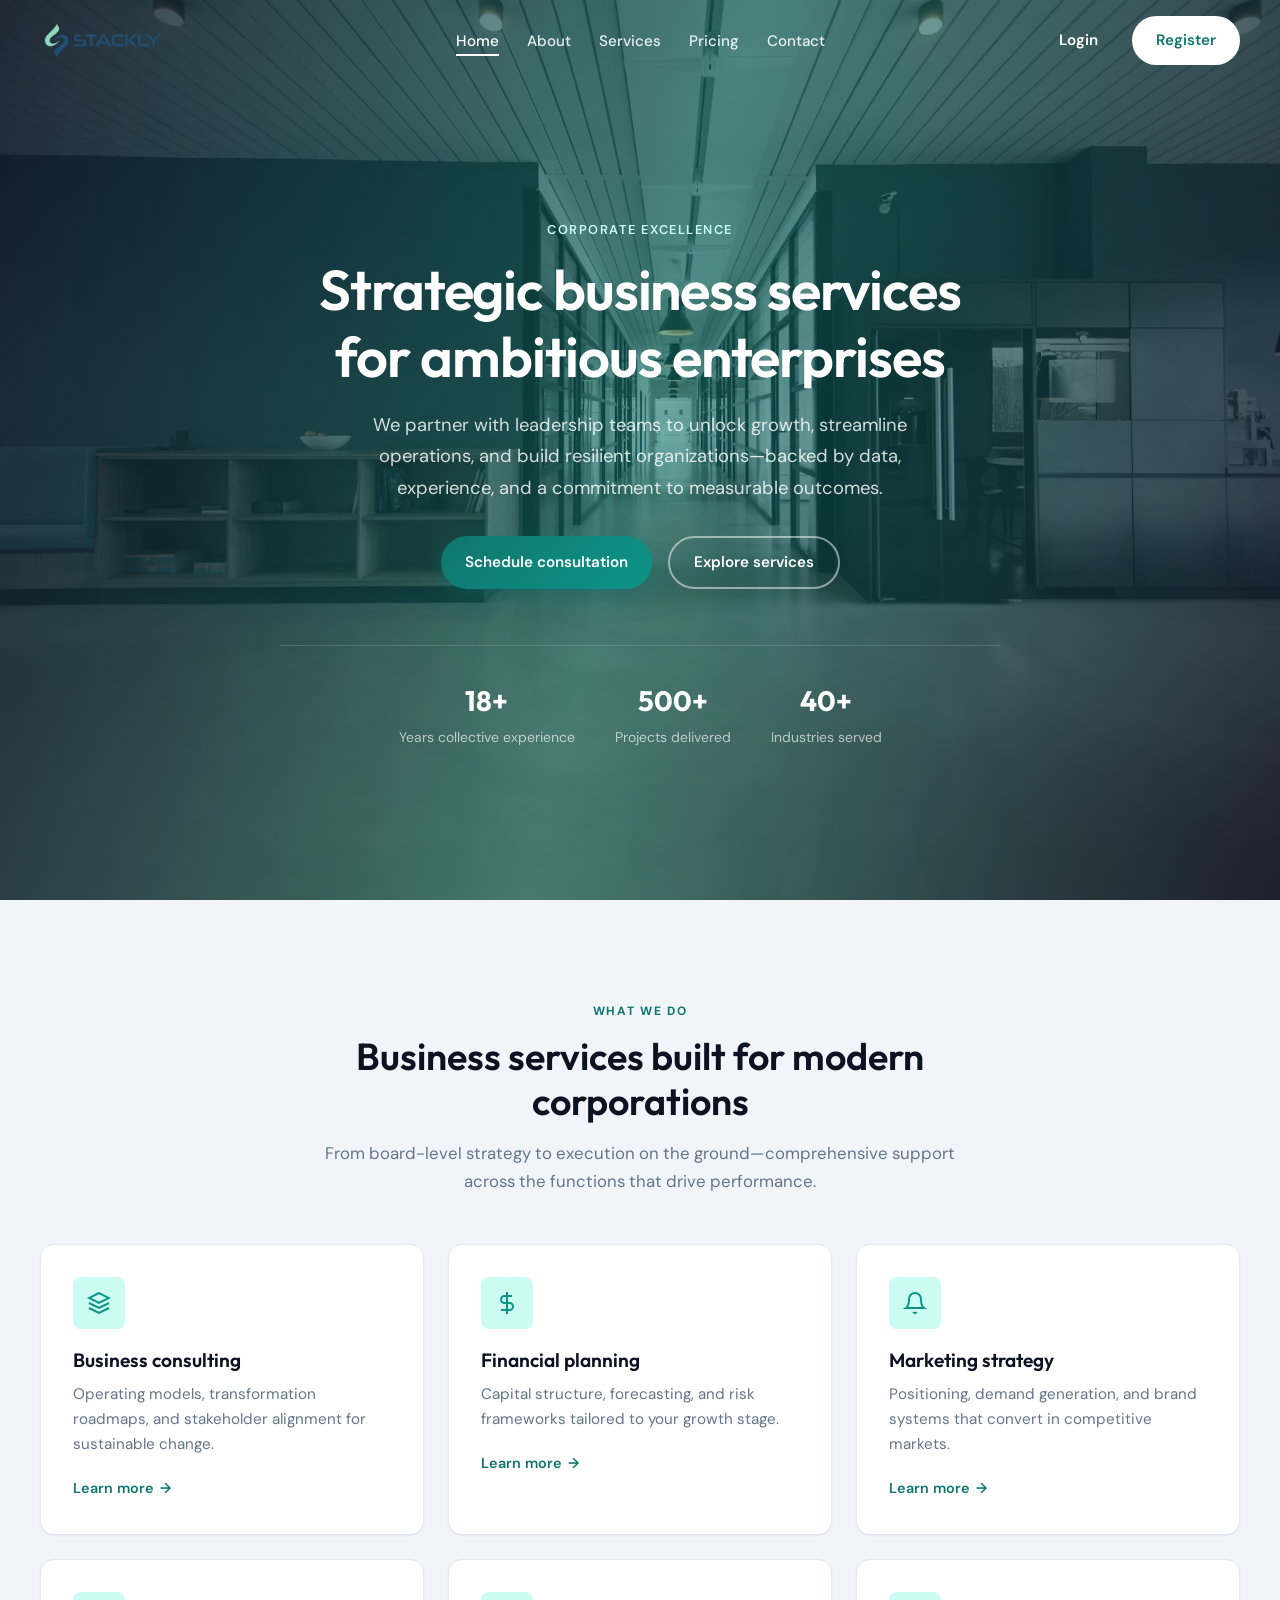
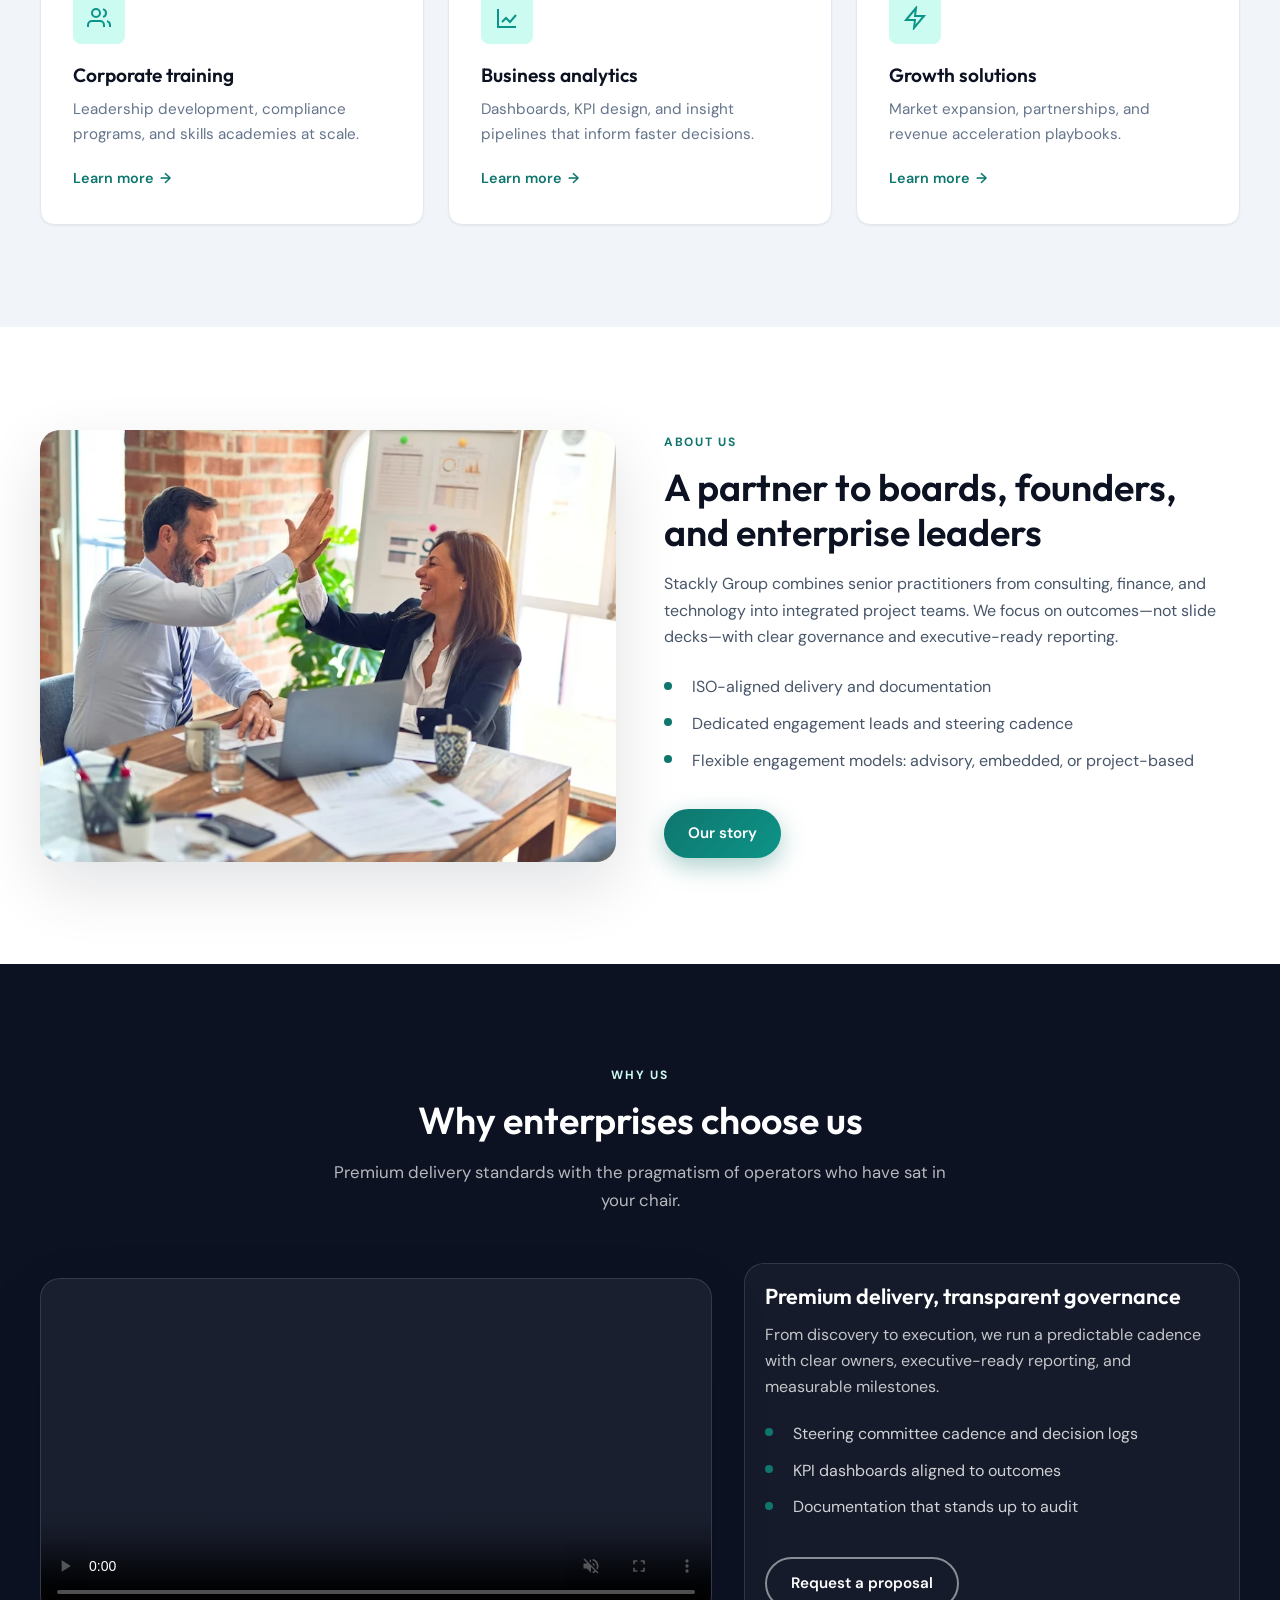
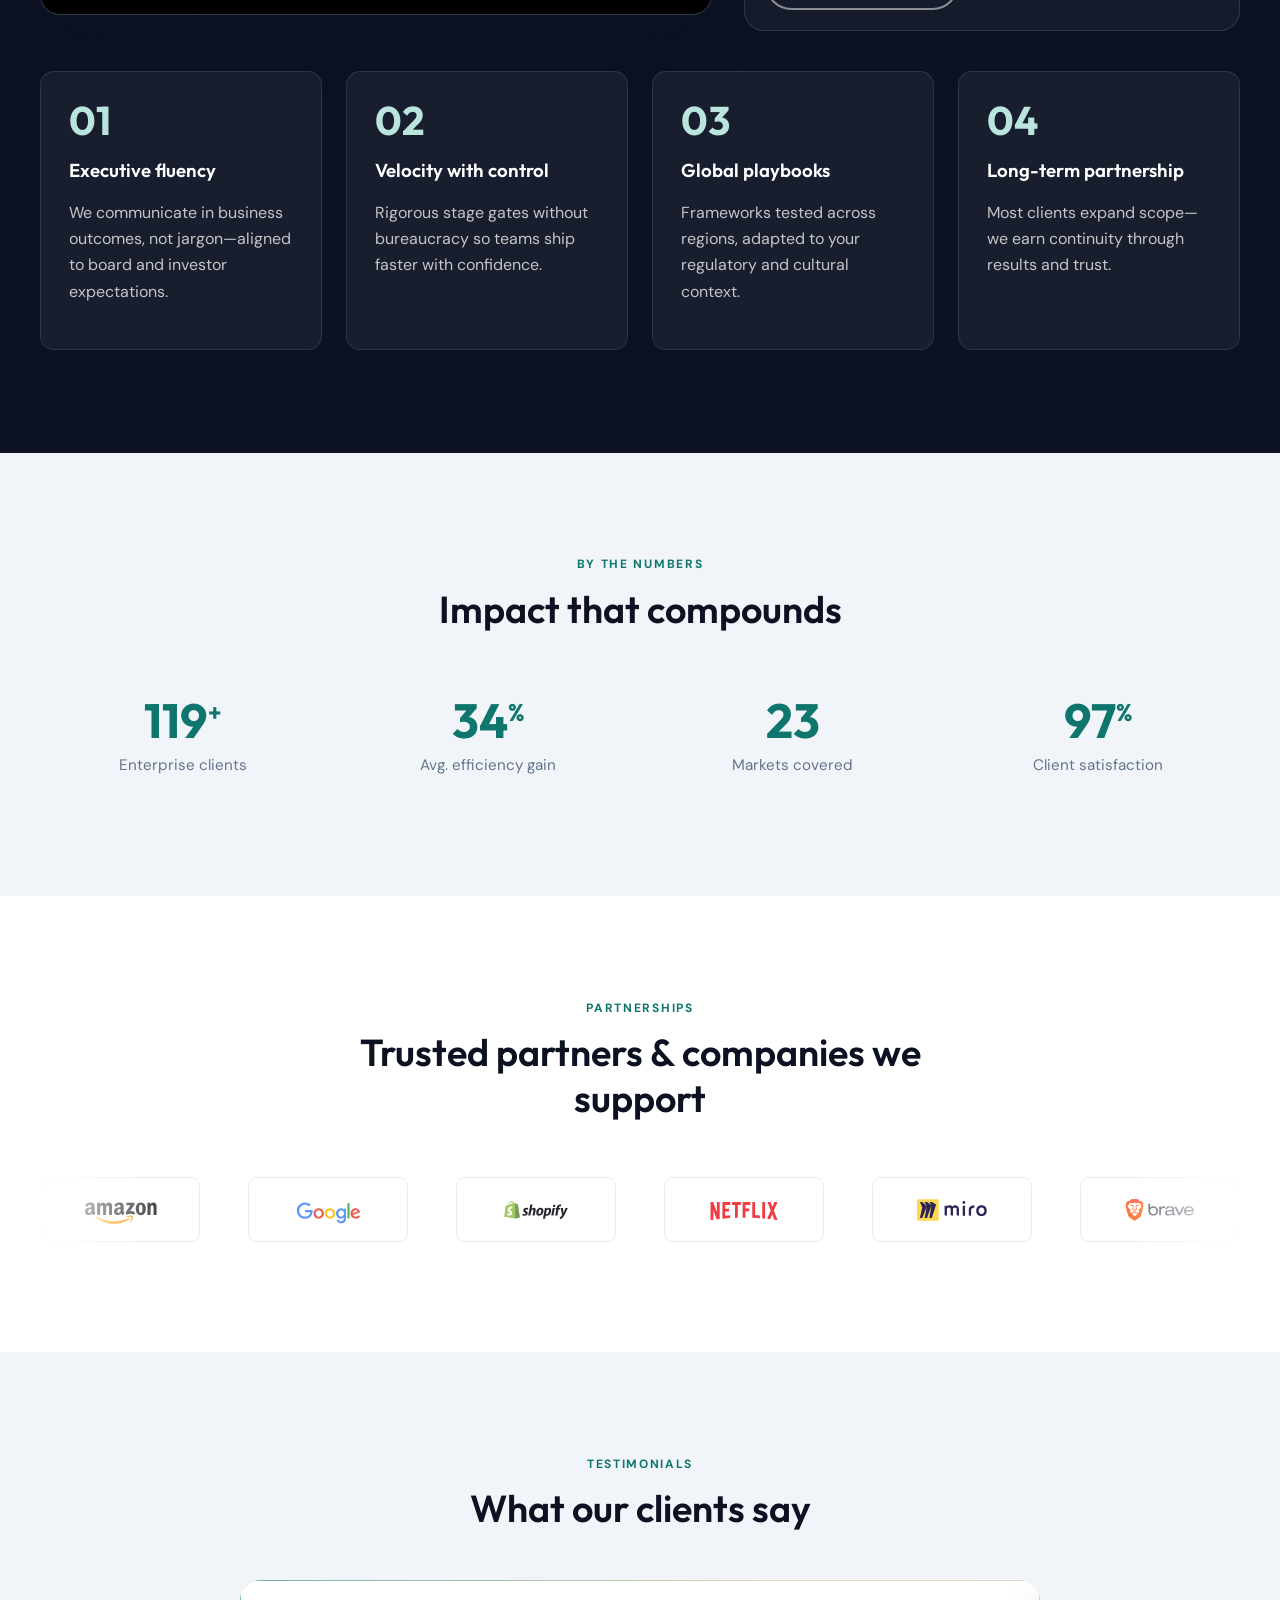
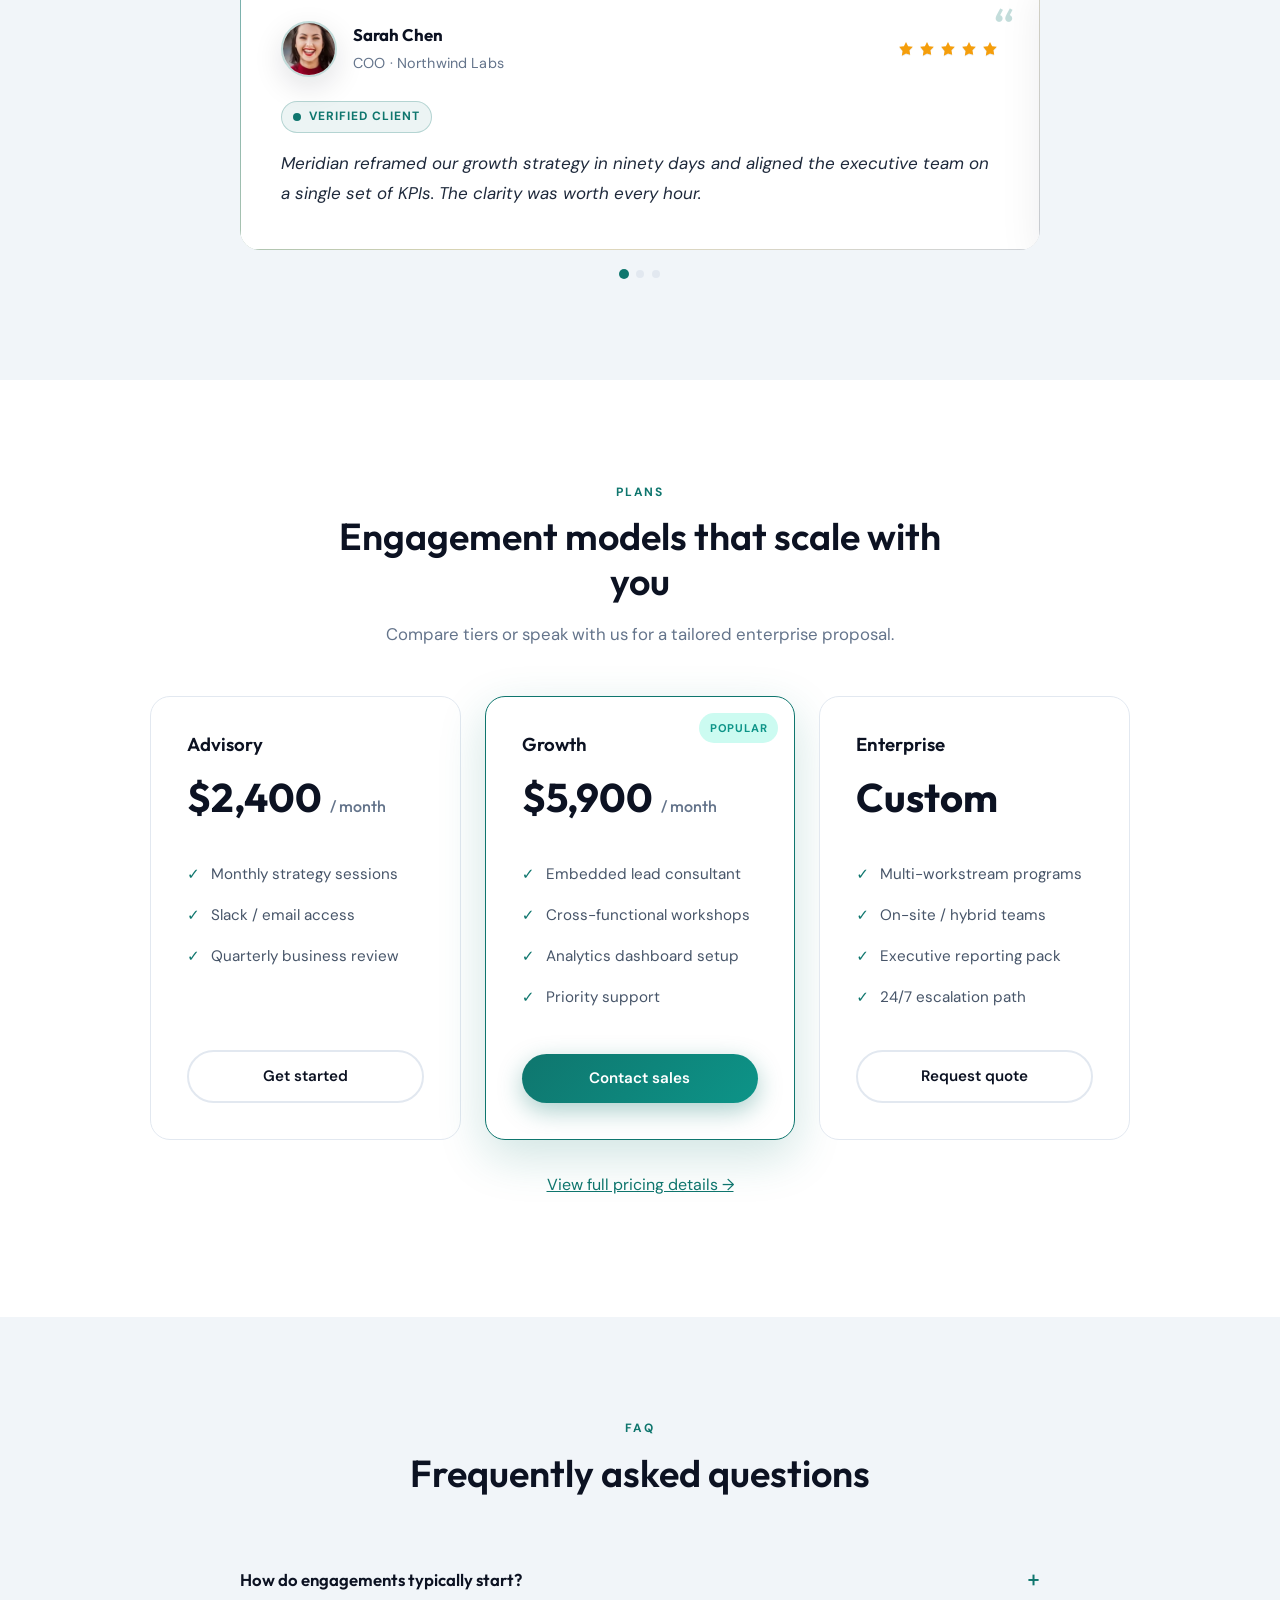
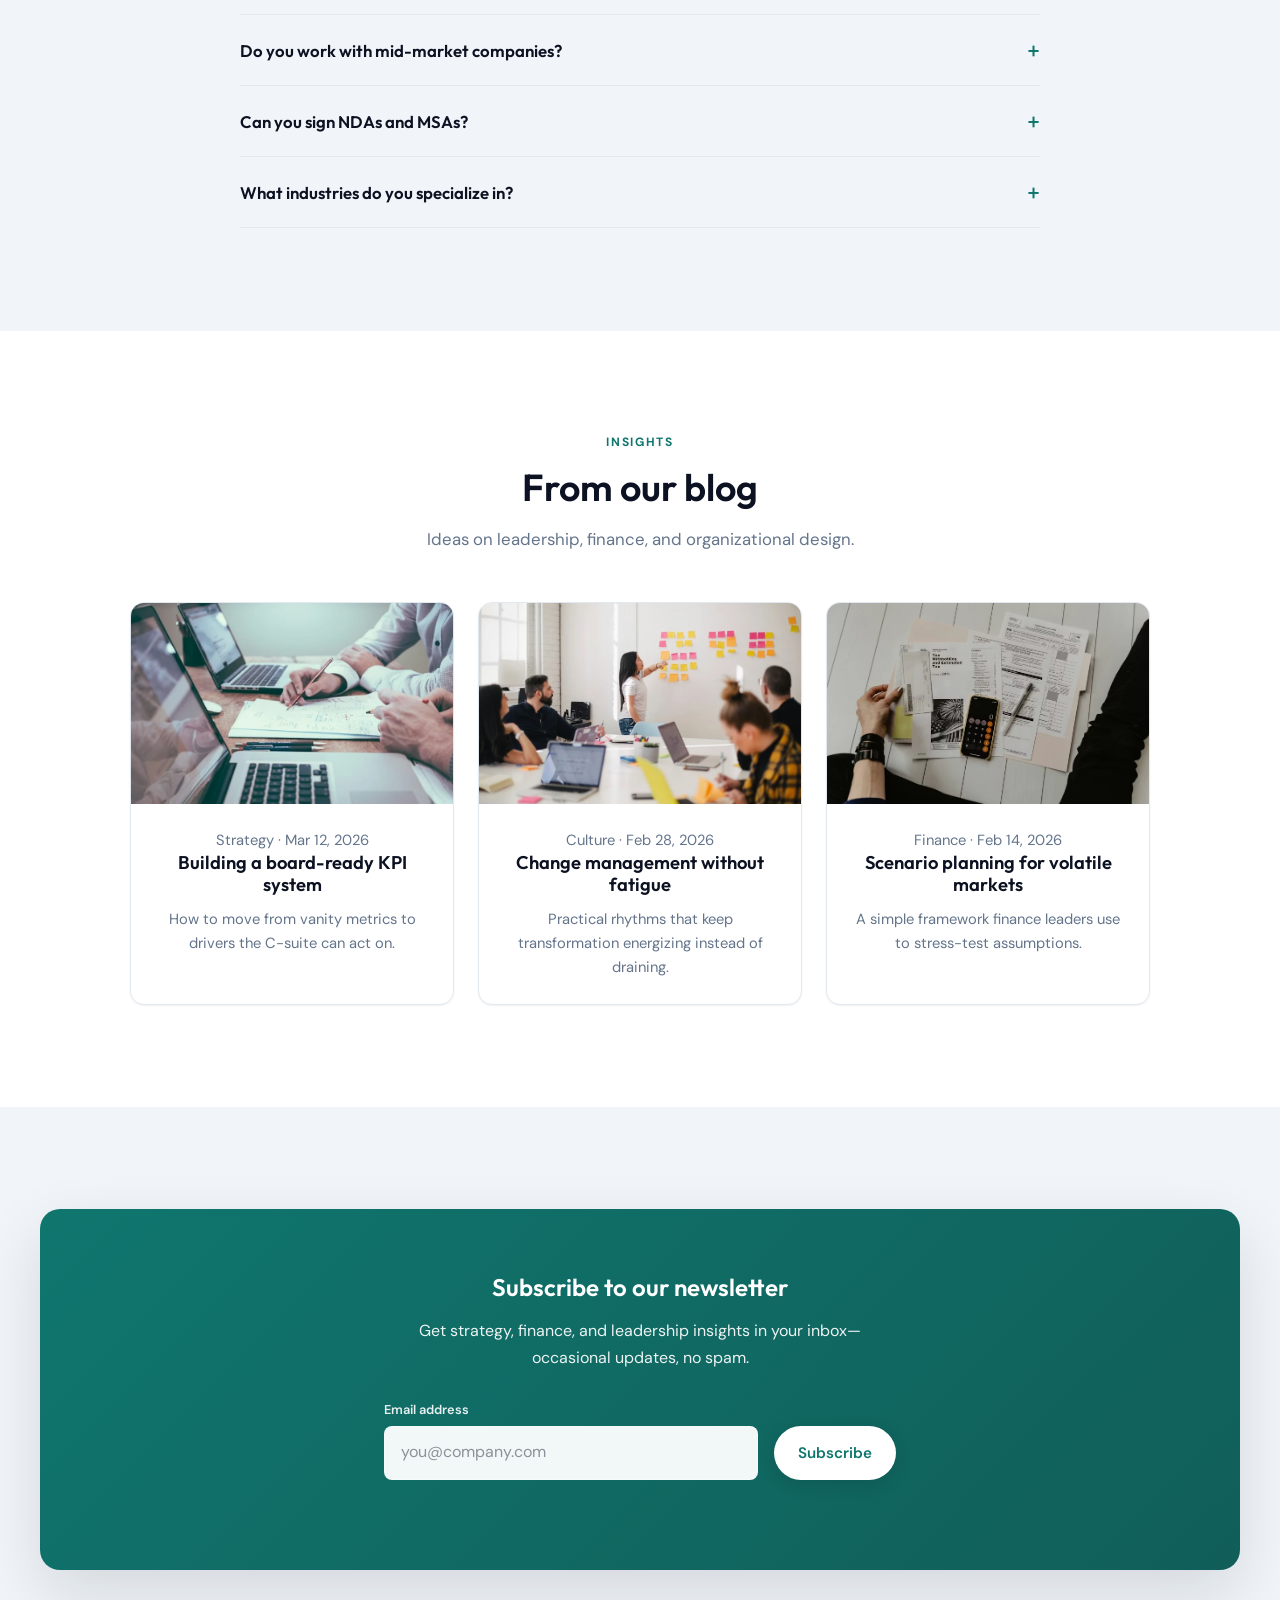
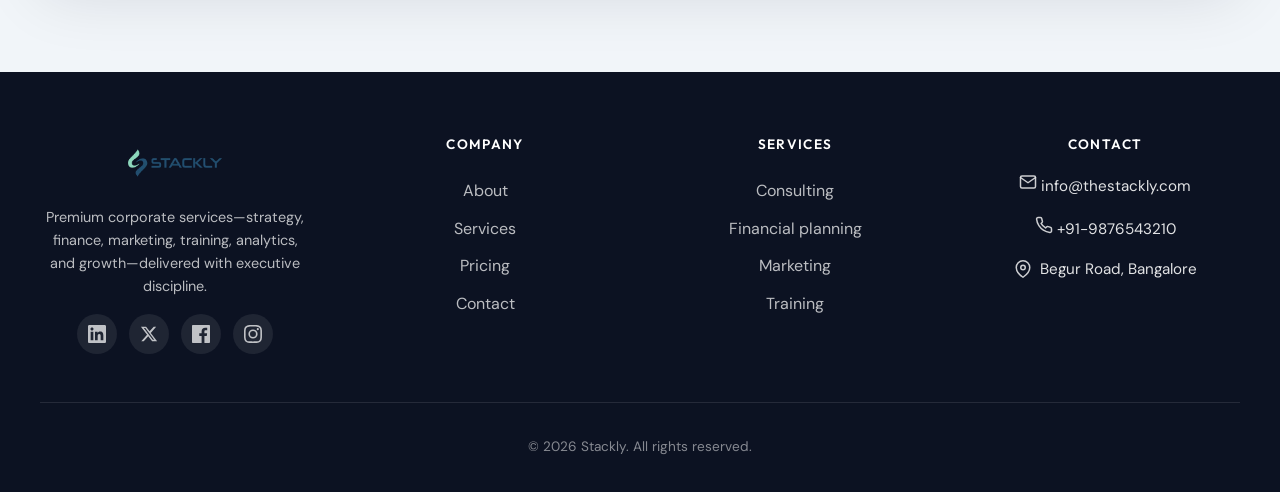
==== index.html @ d29fb52a "first commit" ====
<!DOCTYPE html>
<html lang="en">
<head>
  <meta charset="UTF-8">
  <meta name="viewport" content="width=device-width, initial-scale=1.0">
  <meta name="description" content="Meridian Group — premium business consulting, financial planning, marketing strategy, and corporate services.">
  <title>Stackly Group — Corporate Business Services</title>
  <link rel="preconnect" href="https://fonts.googleapis.com">
  <link rel="preconnect" href="https://fonts.gstatic.com" crossorigin>
  <link href="https://fonts.googleapis.com/css2?family=DM+Sans:ital,opsz,wght@0,9..40,400;0,9..40,500;0,9..40,600;0,9..40,700&family=Outfit:wght@400;500;600;700&display=swap" rel="stylesheet">
  <link rel="stylesheet" href="css/style.css">
  <link rel="stylesheet" href="css/responsive.css">
  <link rel="stylesheet" href="https://cdn.jsdelivr.net/npm/aos@2.3.1/dist/aos.css">
</head>
<body class="page-home">
  <header class="site-header" id="site-header" data-header>
    <div class="container site-header__inner">
      <a class="logo" href="index.html" aria-label="Home">
        <img class="logo__img" src="images/stackly-logo.webp" alt="" width="160" height="40" decoding="async">
      </a>
      <button type="button" class="nav-toggle" id="nav-toggle" aria-expanded="false" aria-controls="nav-wrap" aria-label="Open menu">
        <span class="nav-toggle__bar"></span>
        <span class="nav-toggle__bar"></span>
        <span class="nav-toggle__bar"></span>
      </button>
      <div class="site-header__nav-wrap" id="nav-wrap">
        <div class="site-header__nav-inner">
          <nav class="site-header__nav" aria-label="Main navigation">
            <ul class="nav-list">
              <li><a class="nav-link" href="#hero" data-section="hero" data-nav-file="index.html">Home</a></li>
              <li><a class="nav-link" href="about.html" data-nav-file="about.html">About</a></li>
              <li><a class="nav-link" href="services.html" data-nav-file="services.html">Services</a></li>
              <li><a class="nav-link" href="pricing.html" data-nav-file="pricing.html">Pricing</a></li>
              <li><a class="nav-link" href="contact.html" data-nav-file="contact.html">Contact</a></li>
            </ul>
          </nav>
          <div class="site-header__actions">
            <a class="btn btn--nav-login" href="login.html" data-nav-file="login.html">Login</a>
            <a class="btn btn--nav-register" href="register.html" data-nav-file="register.html">Register</a>
          </div>
        </div>
      </div>
    </div>
  </header>

  <main class="site-main">
   
    <section class="hero-premium" id="hero">
      <div class="container hero-premium__content">
        <span class="hero-premium__kicker">Corporate excellence</span>
        <h1>Strategic business services for ambitious enterprises</h1>
        <p class="lead">We partner with leadership teams to unlock growth, streamline operations, and build resilient organizations—backed by data, experience, and a commitment to measurable outcomes.</p>
        <div class="hero-premium__actions">
          <a class="btn btn--primary" href="404.html">Schedule consultation</a>
          <a class="btn btn--outline-light" href="404.html">Explore services</a>
        </div>
        <div class="hero-premium__stats-row">
          <div class="hero-stat">
            <strong>18+</strong>
            <span>Years collective experience</span>
          </div>
          <div class="hero-stat">
            <strong>500+</strong>
            <span>Projects delivered</span>
          </div>
          <div class="hero-stat">
            <strong>40+</strong>
            <span>Industries served</span>
          </div>
        </div>
      </div>
    </section>


    <section class="section section--muted" id="services">
      <div class="container">
        <header class="section__head section__head--center">
          <p class="section__kicker">What we do</p>
          <h2 class="section__title">Business services built for modern corporations</h2>
          <p class="section__lead">From board-level strategy to execution on the ground—comprehensive support across the functions that drive performance.</p>
        </header>
        <div class="services-grid">
          <article class="service-card">
            <div class="service-card__icon" aria-hidden="true">
              <svg width="24" height="24" viewBox="0 0 24 24" fill="none" stroke="currentColor" stroke-width="2"><path d="M12 2L2 7l10 5 10-5-10-5zM2 17l10 5 10-5M2 12l10 5 10-5"/></svg>
            </div>
            <h3>Business consulting</h3>
            <p>Operating models, transformation roadmaps, and stakeholder alignment for sustainable change.</p>
            <a href="404.html">Learn more <span aria-hidden="true">→</span></a>
          </article>
          <article class="service-card">
            <div class="service-card__icon" aria-hidden="true">
              <svg width="24" height="24" viewBox="0 0 24 24" fill="none" stroke="currentColor" stroke-width="2"><path d="M12 1v22M17 5H9.5a3.5 3.5 0 000 7h5a3.5 3.5 0 010 7H6"/></svg>
            </div>
            <h3>Financial planning</h3>
            <p>Capital structure, forecasting, and risk frameworks tailored to your growth stage.</p>
            <a href="404.html">Learn more <span aria-hidden="true">→</span></a>
          </article>
          <article class="service-card">
            <div class="service-card__icon" aria-hidden="true">
              <svg width="24" height="24" viewBox="0 0 24 24" fill="none" stroke="currentColor" stroke-width="2"><path d="M18 8A6 6 0 006 8c0 7-3 9-3 9h18s-3-2-3-9M13.73 21a2 2 0 01-3.46 0"/></svg>
            </div>
            <h3>Marketing strategy</h3>
            <p>Positioning, demand generation, and brand systems that convert in competitive markets.</p>
            <a href="404.html">Learn more <span aria-hidden="true">→</span></a>
          </article>
          <article class="service-card">
            <div class="service-card__icon" aria-hidden="true">
              <svg width="24" height="24" viewBox="0 0 24 24" fill="none" stroke="currentColor" stroke-width="2"><path d="M17 21v-2a4 4 0 00-4-4H5a4 4 0 00-4 4v2M9 11a4 4 0 100-8 4 4 0 000 8zM23 21v-2a4 4 0 00-3-3.87M16 3.13a4 4 0 010 7.75"/></svg>
            </div>
            <h3>Corporate training</h3>
            <p>Leadership development, compliance programs, and skills academies at scale.</p>
            <a href="404.html">Learn more <span aria-hidden="true">→</span></a>
          </article>
          <article class="service-card">
            <div class="service-card__icon" aria-hidden="true">
              <svg width="24" height="24" viewBox="0 0 24 24" fill="none" stroke="currentColor" stroke-width="2"><path d="M3 3v18h18M7 16l4-4 4 4 6-7"/></svg>
            </div>
            <h3>Business analytics</h3>
            <p>Dashboards, KPI design, and insight pipelines that inform faster decisions.</p>
            <a href="404.html">Learn more <span aria-hidden="true">→</span></a>
          </article>
          <article class="service-card">
            <div class="service-card__icon" aria-hidden="true">
              <svg width="24" height="24" viewBox="0 0 24 24" fill="none" stroke="currentColor" stroke-width="2"><path d="M13 2L3 14h9l-1 8 10-12h-9l1-8z"/></svg>
            </div>
            <h3>Growth solutions</h3>
            <p>Market expansion, partnerships, and revenue acceleration playbooks.</p>
            <a href="404.html">Learn more <span aria-hidden="true">→</span></a>
          </article>
        </div>
      </div>
    </section>

   
    <section class="section" id="about-company">
      <div class="container about-split">
        <div class="about-split__media">
          <img src="images/About-Home.webp" width="900" height="675" alt="Corporate team collaborating in a modern office">
        </div>
        <div class="about-split__body">
          <p class="section__kicker">About us</p>
          <h2 class="section__title">A partner to boards, founders, and enterprise leaders</h2>
          <p>Stackly Group combines senior practitioners from consulting, finance, and technology into integrated project teams. We focus on outcomes—not slide decks—with clear governance and executive-ready reporting.</p>
          <ul class="check-list">
            <li>ISO-aligned delivery and documentation</li>
            <li>Dedicated engagement leads and steering cadence</li>
            <li>Flexible engagement models: advisory, embedded, or project-based</li>
          </ul>
          <a class="btn btn--primary" style="margin-top:1.5rem" href="404.html">Our story</a>
        </div>
      </div>
    </section>

    
    <section class="section section--dark" id="why-us">
      <div class="container">
        <header class="section__head section__head--center">
          <p class="section__kicker">Why Us</p>
          <h2 class="section__title">Why enterprises choose us</h2>
          <p class="section__lead">Premium delivery standards with the pragmatism of operators who have sat in your chair.</p>
        </header>
        <div class="why-media">
          <div class="why-media__video">
            <video class="why-media__player" data-autoplay-on-scroll controls playsinline muted preload="metadata" poster="images/why-poster.jpg" aria-label="Business team meeting preview video">
              <source src="images/business-meet.mp4" type="video/mp4">
              Your browser does not support the video tag.
            </video>
          </div>
          <div class="why-media__content">
            <h3>Premium delivery, transparent governance</h3>
            <p>From discovery to execution, we run a predictable cadence with clear owners, executive-ready reporting, and measurable milestones.</p>
            <ul class="check-list check-list--light">
              <li>Steering committee cadence and decision logs</li>
              <li>KPI dashboards aligned to outcomes</li>
              <li>Documentation that stands up to audit</li>
            </ul>
            <a class="btn btn--outline-light" href="404.html" style="margin-top:1.25rem">Request a proposal</a>
          </div>
        </div>
        <div class="why-grid">
          <article class="why-card">
            <div class="why-card__num">01</div>
            <h3>Executive fluency</h3>
            <p>We communicate in business outcomes, not jargon—aligned to board and investor expectations.</p>
          </article>
          <article class="why-card">
            <div class="why-card__num">02</div>
            <h3>Velocity with control</h3>
            <p>Rigorous stage gates without bureaucracy so teams ship faster with confidence.</p>
          </article>
          <article class="why-card">
            <div class="why-card__num">03</div>
            <h3>Global playbooks</h3>
            <p>Frameworks tested across regions, adapted to your regulatory and cultural context.</p>
          </article>
          <article class="why-card">
            <div class="why-card__num">04</div>
            <h3>Long-term partnership</h3>
            <p>Most clients expand scope—we earn continuity through results and trust.</p>
          </article>
        </div>
      </div>
    </section>

    
    <section class="section section--muted" id="stats">
      <div class="container">
        <header class="section__head section__head--center">
          <p class="section__kicker">By the numbers</p>
          <h2 class="section__title">Impact that compounds</h2>
        </header>
        <div class="stats-bar">
          <div class="stat-item">
            <div class="stat-item__value"><span class="stat-counter" data-target="120">0</span><span class="stat-item__suffix">+</span></div>
            <p class="stat-item__label">Enterprise clients</p>
          </div>
          <div class="stat-item">
            <div class="stat-item__value"><span class="stat-counter" data-target="35">0</span><span class="stat-item__suffix">%</span></div>
            <p class="stat-item__label">Avg. efficiency gain</p>
          </div>
          <div class="stat-item">
            <div class="stat-item__value"><span class="stat-counter" data-target="24">0</span></div>
            <p class="stat-item__label">Markets covered</p>
          </div>
          <div class="stat-item">
            <div class="stat-item__value"><span class="stat-counter" data-target="98">0</span><span class="stat-item__suffix">%</span></div>
            <p class="stat-item__label">Client satisfaction</p>
          </div>
        </div>
      </div>
    </section>

    
    <section class="section" id="clients">
      <div class="container">
        <header class="section__head section__head--center">
          <p class="section__kicker">Partnerships</p>
          <h2 class="section__title">Trusted partners &amp; companies we support</h2>
        </header>
        <div class="logo-marquee" aria-label="Partner logos">
          <div class="logo-marquee__fade logo-marquee__fade--left" aria-hidden="true"></div>
          <div class="logo-marquee__fade logo-marquee__fade--right" aria-hidden="true"></div>
          <div class="logo-marquee__track" data-marquee>
            <div class="logo-marquee__group">
              <span class="logo-pill logo-pill--brand"><img src="images/brands/brandbird-Amazon-logotype.svg" alt="Amazon" loading="lazy" width="90" height="30"><span class="logo-pill__name">Amazon</span></span>
              <span class="logo-pill logo-pill--brand"><img src="images/brands/brandbird-Google-logotype.svg" alt="Google" loading="lazy" width="90" height="30"><span class="logo-pill__name">Google</span></span>
              <span class="logo-pill logo-pill--brand"><img src="images/brands/brandbird-Shopify-logotype.svg" alt="Shopify" loading="lazy" width="90" height="30"><span class="logo-pill__name">Shopify</span></span>
              <span class="logo-pill logo-pill--brand"><img src="images/brands/brandbird-Netflix-logotype.svg" alt="Netflix" loading="lazy" width="90" height="30"><span class="logo-pill__name">Netflix</span></span>
              <span class="logo-pill logo-pill--brand"><img src="images/brands/brandbird-Miro-logotype.svg" alt="Miro" loading="lazy" width="90" height="30"><span class="logo-pill__name">Miro</span></span>
              <span class="logo-pill logo-pill--brand"><img src="images/brands/brandbird-Brave-logotype.svg" alt="Brave" loading="lazy" width="90" height="30"><span class="logo-pill__name">Brave</span></span>
              <span class="logo-pill logo-pill--brand"><img src="images/brands/brandbird-Walmart-logotype.svg" alt="Walmart" loading="lazy" width="90" height="30"><span class="logo-pill__name">Microsoft Azure</span></span>
            </div>
            <div class="logo-marquee__group" aria-hidden="true">
              <span class="logo-pill logo-pill--brand"><img src="images/brands/brandbird-Amazon-logotype.svg" alt="Amazon" loading="lazy" width="90" height="30"><span class="logo-pill__name">Amazon</span></span>
              <span class="logo-pill logo-pill--brand"><img src="images/brands/brandbird-Google-logotype.svg" alt="Google" loading="lazy" width="90" height="30"><span class="logo-pill__name">Google</span></span>
              <span class="logo-pill logo-pill--brand"><img src="images/brands/brandbird-Shopify-logotype.svg" alt="Shopify" loading="lazy" width="90" height="30"><span class="logo-pill__name">Shopify</span></span>
              <span class="logo-pill logo-pill--brand"><img src="images/brands/brandbird-Netflix-logotype.svg" alt="Netflix" loading="lazy" width="90" height="30"><span class="logo-pill__name">Netflix</span></span>
              <span class="logo-pill logo-pill--brand"><img src="images/brands/brandbird-Miro-logotype.svg" alt="Miro" loading="lazy" width="90" height="30"><span class="logo-pill__name">Miro</span></span>
              <span class="logo-pill logo-pill--brand"><img src="images/brands/brandbird-Brave-logotype.svg" alt="Brave" loading="lazy" width="90" height="30"><span class="logo-pill__name">Brave</span></span>
              <span class="logo-pill logo-pill--brand"><img src="images/brands/brandbird-Walmart-logotype.svg" alt="Walmart" loading="lazy" width="90" height="30"><span class="logo-pill__name">Microsoft Azure</span></span>
            </div>
          </div>
        </div>
      </div>
    </section>

    
    <section class="section section--muted" id="testimonials">
      <div class="container">
        <header class="section__head section__head--center">
          <p class="section__kicker">Testimonials</p>
          <h2 class="section__title">What our clients say</h2>
        </header>
        <div class="testimonial-slider" data-testimonial-slider>
          <div class="testimonial-track">
            <div class="testimonial-slides" data-testimonial-track>
              <figure class="testimonial-slide testimonial-slide--premium">
                <div class="testimonial-ornament" aria-hidden="true">“</div>
                <div class="testimonial-head">
                  <img class="testimonial-avatar" src="images/Profile1-Home.webp" width="56" height="56" alt="Sarah Chen">
                  <div class="testimonial-meta">
                    <strong>Sarah Chen</strong>
                    <span>COO · Northwind Labs</span>
                  </div>
                  <div class="testimonial-rating" aria-label="5 out of 5 stars">
                    <span class="testimonial-stars" aria-hidden="true">
                      <svg class="testimonial-star" viewBox="0 0 24 24" width="18" height="18" focusable="false"><path d="M12 2.5l2.8 5.7 6.3.9-4.55 4.43 1.07 6.27L12 17.9l-5.62 2.95 1.07-6.27L2.9 9.1l6.3-.9L12 2.5z"/></svg>
                      <svg class="testimonial-star" viewBox="0 0 24 24" width="18" height="18" focusable="false"><path d="M12 2.5l2.8 5.7 6.3.9-4.55 4.43 1.07 6.27L12 17.9l-5.62 2.95 1.07-6.27L2.9 9.1l6.3-.9L12 2.5z"/></svg>
                      <svg class="testimonial-star" viewBox="0 0 24 24" width="18" height="18" focusable="false"><path d="M12 2.5l2.8 5.7 6.3.9-4.55 4.43 1.07 6.27L12 17.9l-5.62 2.95 1.07-6.27L2.9 9.1l6.3-.9L12 2.5z"/></svg>
                      <svg class="testimonial-star" viewBox="0 0 24 24" width="18" height="18" focusable="false"><path d="M12 2.5l2.8 5.7 6.3.9-4.55 4.43 1.07 6.27L12 17.9l-5.62 2.95 1.07-6.27L2.9 9.1l6.3-.9L12 2.5z"/></svg>
                      <svg class="testimonial-star" viewBox="0 0 24 24" width="18" height="18" focusable="false"><path d="M12 2.5l2.8 5.7 6.3.9-4.55 4.43 1.07 6.27L12 17.9l-5.62 2.95 1.07-6.27L2.9 9.1l6.3-.9L12 2.5z"/></svg>
                    </span>
                  </div>
                </div>
                <div class="testimonial-chip" aria-label="Verified client">Verified client</div>
                <blockquote class="testimonial-quote">
                  Meridian reframed our growth strategy in ninety days and aligned the executive team on a single set of KPIs. The clarity was worth every hour.
                </blockquote>
              </figure>
              <figure class="testimonial-slide testimonial-slide--premium">
                <div class="testimonial-ornament" aria-hidden="true">“</div>
                <div class="testimonial-head">
                  <img class="testimonial-avatar" src="images/Profile2-Home.webp" width="56" height="56" alt="James Okonkwo">
                  <div class="testimonial-meta">
                    <strong>James Okonkwo</strong>
                    <span>CFO · Axiom Capital</span>
                  </div>
                  <div class="testimonial-rating" aria-label="5 out of 5 stars">
                    <span class="testimonial-stars" aria-hidden="true">
                      <svg class="testimonial-star" viewBox="0 0 24 24" width="18" height="18" focusable="false"><path d="M12 2.5l2.8 5.7 6.3.9-4.55 4.43 1.07 6.27L12 17.9l-5.62 2.95 1.07-6.27L2.9 9.1l6.3-.9L12 2.5z"/></svg>
                      <svg class="testimonial-star" viewBox="0 0 24 24" width="18" height="18" focusable="false"><path d="M12 2.5l2.8 5.7 6.3.9-4.55 4.43 1.07 6.27L12 17.9l-5.62 2.95 1.07-6.27L2.9 9.1l6.3-.9L12 2.5z"/></svg>
                      <svg class="testimonial-star" viewBox="0 0 24 24" width="18" height="18" focusable="false"><path d="M12 2.5l2.8 5.7 6.3.9-4.55 4.43 1.07 6.27L12 17.9l-5.62 2.95 1.07-6.27L2.9 9.1l6.3-.9L12 2.5z"/></svg>
                      <svg class="testimonial-star" viewBox="0 0 24 24" width="18" height="18" focusable="false"><path d="M12 2.5l2.8 5.7 6.3.9-4.55 4.43 1.07 6.27L12 17.9l-5.62 2.95 1.07-6.27L2.9 9.1l6.3-.9L12 2.5z"/></svg>
                      <svg class="testimonial-star" viewBox="0 0 24 24" width="18" height="18" focusable="false"><path d="M12 2.5l2.8 5.7 6.3.9-4.55 4.43 1.07 6.27L12 17.9l-5.62 2.95 1.07-6.27L2.9 9.1l6.3-.9L12 2.5z"/></svg>
                    </span>
                  </div>
                </div>
                <div class="testimonial-chip" aria-label="Verified client">Verified client</div>
                <blockquote class="testimonial-quote">
                  Their financial planning work gave our board confidence to approve a major acquisition. Rigorous, transparent, and partner‑oriented.
                </blockquote>
              </figure>
              <figure class="testimonial-slide testimonial-slide--premium">
                <div class="testimonial-ornament" aria-hidden="true">“</div>
                <div class="testimonial-head">
                  <img class="testimonial-avatar" src="images/Profile3-Home.webp" width="56" height="56" alt="Elena Vasquez">
                  <div class="testimonial-meta">
                    <strong>Elena Vasquez</strong>
                    <span>VP HR · Vertex Holdings</span>
                  </div>
                  <div class="testimonial-rating" aria-label="5 out of 5 stars">
                    <span class="testimonial-stars" aria-hidden="true">
                      <svg class="testimonial-star" viewBox="0 0 24 24" width="18" height="18" focusable="false"><path d="M12 2.5l2.8 5.7 6.3.9-4.55 4.43 1.07 6.27L12 17.9l-5.62 2.95 1.07-6.27L2.9 9.1l6.3-.9L12 2.5z"/></svg>
                      <svg class="testimonial-star" viewBox="0 0 24 24" width="18" height="18" focusable="false"><path d="M12 2.5l2.8 5.7 6.3.9-4.55 4.43 1.07 6.27L12 17.9l-5.62 2.95 1.07-6.27L2.9 9.1l6.3-.9L12 2.5z"/></svg>
                      <svg class="testimonial-star" viewBox="0 0 24 24" width="18" height="18" focusable="false"><path d="M12 2.5l2.8 5.7 6.3.9-4.55 4.43 1.07 6.27L12 17.9l-5.62 2.95 1.07-6.27L2.9 9.1l6.3-.9L12 2.5z"/></svg>
                      <svg class="testimonial-star" viewBox="0 0 24 24" width="18" height="18" focusable="false"><path d="M12 2.5l2.8 5.7 6.3.9-4.55 4.43 1.07 6.27L12 17.9l-5.62 2.95 1.07-6.27L2.9 9.1l6.3-.9L12 2.5z"/></svg>
                      <svg class="testimonial-star" viewBox="0 0 24 24" width="18" height="18" focusable="false"><path d="M12 2.5l2.8 5.7 6.3.9-4.55 4.43 1.07 6.27L12 17.9l-5.62 2.95 1.07-6.27L2.9 9.1l6.3-.9L12 2.5z"/></svg>
                    </span>
                  </div>
                </div>
                <div class="testimonial-chip" aria-label="Verified client">Verified client</div>
                <blockquote class="testimonial-quote">
                  Training and change management were executed flawlessly across twelve countries. Adoption exceeded our targets in quarter one.
                </blockquote>
              </figure>
            </div>
          </div>
          <div class="testimonial-dots" data-testimonial-dots aria-label="Testimonials pagination"></div>
        </div>
      </div>
    </section>

    
    <section class="section" id="pricing-plans">
      <div class="container">
        <header class="section__head section__head--center">
          <p class="section__kicker">Plans</p>
          <h2 class="section__title">Engagement models that scale with you</h2>
          <p class="section__lead">Compare tiers or speak with us for a tailored enterprise proposal.</p>
        </header>
        <div class="pricing-grid">
          <article class="pricing-card">
            <h3>Advisory</h3>
            <p class="pricing-card__price">$2,400 <small>/ month</small></p>
            <ul>
              <li>Monthly strategy sessions</li>
              <li>Slack / email access</li>
              <li>Quarterly business review</li>
            </ul>
            <a class="btn btn--outline-dark" href="404.html" style="width:100%">Get started</a>
          </article>
          <article class="pricing-card pricing-card--featured">
            <span class="pricing-card__badge">Popular</span>
            <h3>Growth</h3>
            <p class="pricing-card__price">$5,900 <small>/ month</small></p>
            <ul>
              <li>Embedded lead consultant</li>
              <li>Cross-functional workshops</li>
              <li>Analytics dashboard setup</li>
              <li>Priority support</li>
            </ul>
            <a class="btn btn--primary" href="404.html" style="width:100%">Contact sales</a>
          </article>
          <article class="pricing-card">
            <h3>Enterprise</h3>
            <p class="pricing-card__price">Custom</p>
            <ul>
              <li>Multi-workstream programs</li>
              <li>On-site / hybrid teams</li>
              <li>Executive reporting pack</li>
              <li>24/7 escalation path</li>
            </ul>
            <a class="btn btn--outline-dark" href="404.html" style="width:100%">Request quote</a>
          </article>
        </div>
        <p style="text-align:center;margin-top:2rem"><a href="pricing.html">View full pricing details →</a></p>
      </div>
    </section>

   
    <section class="section section--muted" id="faq">
      <div class="container">
        <header class="section__head section__head--center">
          <p class="section__kicker">FAQ</p>
          <h2 class="section__title">Frequently asked questions</h2>
        </header>
        <div class="faq-list" data-faq>
          <div class="faq-item">
            <button type="button" class="faq-item__trigger" aria-expanded="false" data-faq-trigger>How do engagements typically start?</button>
            <div class="faq-item__panel" data-faq-panel>
              <div class="faq-item__panel-inner">We begin with a discovery workshop and data request, followed by a written proposal with scope, milestones, and commercial terms. Most projects kick off within two to three weeks.</div>
            </div>
          </div>
          <div class="faq-item">
            <button type="button" class="faq-item__trigger" aria-expanded="false" data-faq-trigger>Do you work with mid-market companies?</button>
            <div class="faq-item__panel" data-faq-panel>
              <div class="faq-item__panel-inner">Yes. Our frameworks scale from growth-stage companies to global enterprises—we right-size teams and cadence to match your complexity and budget.</div>
            </div>
          </div>
          <div class="faq-item">
            <button type="button" class="faq-item__trigger" aria-expanded="false" data-faq-trigger>Can you sign NDAs and MSAs?</button>
            <div class="faq-item__panel" data-faq-panel>
              <div class="faq-item__panel-inner">We routinely operate under mutual NDAs and customer paper. Our legal team turns standard agreements around quickly.</div>
            </div>
          </div>
          <div class="faq-item">
            <button type="button" class="faq-item__trigger" aria-expanded="false" data-faq-trigger>What industries do you specialize in?</button>
            <div class="faq-item__panel" data-faq-panel>
              <div class="faq-item__panel-inner">Financial services, technology, healthcare, logistics, and manufacturing are core—but our methods apply broadly where operational rigor matters.</div>
            </div>
          </div>
        </div>
      </div>
    </section>

    
    <section class="section" id="blog-preview">
      <div class="container">
        <header class="section__head section__head--center">
          <p class="section__kicker">Insights</p>
          <h2 class="section__title">From our blog</h2>
          <p class="section__lead">Ideas on leadership, finance, and organizational design.</p>
        </header>
        <div class="blog-grid">
          <article class="blog-card">
            <div class="blog-card__thumb">
              <img src="images/Blog1-Home.webp" width="800" height="500" alt="">
            </div>
            <div class="blog-card__body">
              <p class="blog-card__meta">Strategy · Mar 12, 2026</p>
              <h3><a href="404.html">Building a board-ready KPI system</a></h3>
              <p>How to move from vanity metrics to drivers the C-suite can act on.</p>
            </div>
          </article>
          <article class="blog-card">
            <div class="blog-card__thumb">
              <img src="images/Blog2-Home.webp" width="800" height="500" alt="">
            </div>
            <div class="blog-card__body">
              <p class="blog-card__meta">Culture · Feb 28, 2026</p>
              <h3><a href="404.html">Change management without fatigue</a></h3>
              <p>Practical rhythms that keep transformation energizing instead of draining.</p>
            </div>
          </article>
          <article class="blog-card">
            <div class="blog-card__thumb">
              <img src="images/Blog3-Home.webp" width="800" height="500" alt="">
            </div>
            <div class="blog-card__body">
              <p class="blog-card__meta">Finance · Feb 14, 2026</p>
              <h3><a href="404.html">Scenario planning for volatile markets</a></h3>
              <p>A simple framework finance leaders use to stress-test assumptions.</p>
            </div>
          </article>
        </div>
      
      </div>
    </section>

   
    <section class="section section--muted" id="newsletter-cta">
      <div class="container">
        <div class="cta-band">
          <h2>Subscribe to our newsletter</h2>
          <p>Get strategy, finance, and leadership insights in your inbox—occasional updates, no spam.</p>
          <form id="newsletter-form" class="cta-band__form" data-validate action="#" method="post" novalidate>
            <div class="form-field cta-band__field">
              <label for="newsletter-email" class="cta-band__label">Email address</label>
              <div class="cta-band__controls">
                <input id="newsletter-email" name="email" type="email" autocomplete="email" placeholder="you@company.com" required>
                <button type="submit" class="btn btn--on-accent">Subscribe</button>
              </div>
              <span class="field-error">Enter a valid email address.</span>
            </div>
          </form>
          <br/>
          <p class="cta-band__success" id="newsletter-success" style="display:none" role="status">Thanks—you’re on the list. Connect a mailing provider to send real campaigns.</p>
        </div>
      </div>
    </section>
  </main>

  
  <footer class="footer-premium" id="site-footer">
    <div class="container footer-premium__grid">
      <div class="footer-brand">
        <a class="logo" href="index.html" aria-label="Home">
          <img class="logo__img" src="images/stackly-logo.webp" alt="" width="160" height="40" decoding="async">
        </a>
        <p>Premium corporate services—strategy, finance, marketing, training, analytics, and growth—delivered with executive discipline.</p>
        <div class="footer-social">
          <a href="404.html" aria-label="LinkedIn"><svg viewBox="0 0 24 24" aria-hidden="true"><path d="M20.447 20.452h-3.554v-5.569c0-1.328-.027-3.037-1.852-3.037-1.853 0-2.136 1.445-2.136 2.939v5.667H9.351V9h3.414v1.561h.046c.477-.9 1.637-1.85 3.37-1.85 3.601 0 4.267 2.37 4.267 5.455v6.286zM5.337 7.433c-1.144 0-2.063-.926-2.063-2.065 0-1.138.92-2.063 2.063-2.063 1.14 0 2.064.925 2.064 2.063 0 1.139-.925 2.065-2.064 2.065zm1.782 13.019H3.555V9h3.564v11.452zM22.225 0H1.771C.792 0 0 .774 0 1.729v20.542C0 23.227.792 24 1.771 24h20.451C23.2 24 24 23.227 24 22.271V1.729C24 .774 23.2 0 22.222 0h.003z"/></svg></a>
          <a href="404.html" aria-label="Twitter"><svg viewBox="0 0 24 24" aria-hidden="true"><path d="M18.244 2.25h3.308l-7.227 8.26 8.502 11.24H16.17l-5.214-6.817L4.99 21.75H1.68l7.73-8.835L1.254 2.25H8.08l4.713 6.231zm-1.161 17.52h1.833L7.084 4.126H5.117z"/></svg></a>
          <a href="404.html" aria-label="Facebook"><svg viewBox="0 0 24 24" aria-hidden="true"><path d="M22.675 0H1.325C.593 0 0 .593 0 1.325v21.351C0 23.407.593 24 1.325 24H12.82v-9.294H9.692v-3.622h3.128V8.413c0-3.1 1.893-4.788 4.659-4.788 1.325 0 2.463.099 2.795.143v3.24l-1.918.001c-1.504 0-1.795.715-1.795 1.763v2.313h3.587l-.467 3.622h-3.12V24h6.116c.73 0 1.323-.593 1.323-1.325V1.325C24 .593 23.407 0 22.675 0z"/></svg></a>
          <a href="404.html" aria-label="Instagram"><svg viewBox="0 0 24 24" aria-hidden="true"><path d="M12 2.163c3.204 0 3.584.012 4.85.07 3.252.148 4.771 1.691 4.919 4.919.058 1.265.069 1.645.069 4.849 0 3.205-.012 3.584-.069 4.849-.149 3.225-1.664 4.771-4.919 4.919-1.266.058-1.644.07-4.85.07-3.204 0-3.584-.012-4.849-.07-3.26-.149-4.771-1.699-4.919-4.92-.058-1.265-.07-1.644-.07-4.849 0-3.204.013-3.583.07-4.849.149-3.227 1.664-4.771 4.919-4.919 1.266-.057 1.645-.069 4.849-.069zM12 0C8.741 0 8.333.014 7.053.072 2.695.272.273 2.69.073 7.052.014 8.333 0 8.741 0 12c0 3.259.014 3.668.072 4.948.2 4.358 2.618 6.78 6.98 6.98 1.281.058 1.689.072 4.948.072 3.259 0 3.668-.014 4.948-.072 4.354-.2 6.782-2.618 6.979-6.98.059-1.28.073-1.689.073-4.948 0-3.259-.014-3.667-.072-4.947-.196-4.354-2.617-6.78-6.979-6.98C15.668.014 15.259 0 12 0zm0 5.838a6.162 6.162 0 100 12.324 6.162 6.162 0 000-12.324zM12 16a4 4 0 110-8 4 4 0 010 8zm6.406-11.845a1.44 1.44 0 110 2.881 1.44 1.44 0 010-2.881z"/></svg></a>
        </div>
      </div>
      <div>
        <h4>Company</h4>
        <ul>
          <li><a href="about.html">About</a></li>
          <li><a href="services.html">Services</a></li>
          <li><a href="pricing.html">Pricing</a></li>
          <li><a href="contact.html">Contact</a></li>
        </ul>
      </div>
      <div>
        <h4>Services</h4>
        <ul>
          <li><a href="404.html">Consulting</a></li>
          <li><a href="404.html">Financial planning</a></li>
          <li><a href="404.html">Marketing</a></li>
          <li><a href="404.html">Training</a></li>
        </ul>
      </div>
      <div class="footer-contact">
        <h4>Contact</h4>
        <address class="footer-contact__addr">
          <p class="footer-contact__row footer-contact__row--email">
            <a href="mailto:info@stackly.com" class="footer-contact__email">
              <svg class="footer-contact__icon" width="18" height="18" viewBox="0 0 24 24" fill="none" stroke="currentColor" stroke-width="2" stroke-linecap="round" stroke-linejoin="round" aria-hidden="true"><path d="M4 4h16c1.1 0 2 .9 2 2v12c0 1.1-.9 2-2 2H4c-1.1 0-2-.9-2-2V6c0-1.1.9-2 2-2z"/><path d="m22 6-10 7L2 6"/></svg>
              info@thestackly.com
            </a>
          </p>
          <p class="footer-contact__row footer-contact__row--phone">
            <a href="tel:+12125550199" class="footer-contact__email">
              <svg class="footer-contact__icon" width="18" height="18" viewBox="0 0 24 24" fill="none" stroke="currentColor" stroke-width="2" stroke-linecap="round" stroke-linejoin="round" aria-hidden="true"><path d="M22 16.92v3a2 2 0 0 1-2.18 2 19.79 19.79 0 0 1-8.63-3.07 19.5 19.5 0 0 1-6-6 19.79 19.79 0 0 1-3.07-8.67A2 2 0 0 1 4.11 2h3a2 2 0 0 1 2 1.72 12.84 12.84 0 0 0 .7 2.81 2 2 0 0 1-.45 2.11L8.09 9.91a16 16 0 0 0 6 6l1.27-1.27a2 2 0 0 1 2.11-.45 12.84 12.84 0 0 0 2.81.7A2 2 0 0 1 22 16.92z"/></svg>
              +91-9876543210
            </a>
          </p>
          <p class="footer-contact__row footer-contact__row--location">
            <span class="footer-contact__loc">
              <svg class="footer-contact__icon" width="18" height="18" viewBox="0 0 24 24" fill="none" stroke="currentColor" stroke-width="2" stroke-linecap="round" stroke-linejoin="round" aria-hidden="true"><path d="M21 10c0 7-9 13-9 13s-9-6-9-13a9 9 0 0 1 18 0z"/><circle cx="12" cy="10" r="3"/></svg>
              <span class="footer-contact__loc-text">Begur Road, Bangalore</span>
            </span>
          </p>
        </address>
      </div>
    </div>
    <div class="footer-bar">
      <div class="container">
        <p>&copy; <span data-year></span> Stackly. All rights reserved.</p>
      </div>
    </div>
  </footer>

  <script src="https://cdn.jsdelivr.net/npm/aos@2.3.1/dist/aos.js"></script>
  <script src="js/main.js"></script>
</body>
</html>
---- css/style.css ----
:root {
  --color-ink: #0c1222;
  --color-ink-soft: #1e293b;
  --color-body: #475569;
  --color-muted: #64748b;
  --color-line: #e2e8f0;
  --color-surface: #ffffff;
  --color-canvas: #f1f5f9;
  --color-accent: #0f766e;
  --color-accent-dark: #0d9488;
  --color-accent-light: #ccfbf1;
  --color-gold: #c4a035;
  --color-hero-overlay: linear-gradient(
    105deg,
    rgba(12, 18, 34, 0.85) 0%,
    rgba(15, 118, 110, 0.55) 50%,
    rgba(12, 18, 34, 0.85) 100%
  );
  --font-sans: "DM Sans", system-ui, sans-serif;
  --font-display: "Outfit", system-ui, sans-serif;
  --container: min(1200px, 100% - 3rem);
  --radius-sm: 8px;
  --radius-md: 14px;
  --radius-lg: 20px;
  --shadow-sm: 0 1px 2px rgba(12, 18, 34, 0.06);
  --shadow-md: 0 12px 40px rgba(12, 18, 34, 0.08);
  --shadow-lg: 0 24px 64px rgba(12, 18, 34, 0.12);
  --header-h: 82px;
  --transition: 0.35s cubic-bezier(0.4, 0, 0.2, 1);
}

*,
*::before,
*::after {
  box-sizing: border-box;
}

html {
  scroll-behavior: smooth;
}

body {
  margin: 0;
  min-height: 100vh;
  font-family: var(--font-sans);
  font-size: 1rem;
  line-height: 1.65;
  color: var(--color-body);
  background: var(--color-surface);
  -webkit-font-smoothing: antialiased;
}

img {
  max-width: 100%;
  height: auto;
  display: block;
}

a {
  color: var(--color-accent);
}

.container {
  width: var(--container);
  margin-inline: auto;
}

h1,
h2,
h3,
h4 {
  font-family: var(--font-display);
  font-weight: 600;
  color: var(--color-ink);
  line-height: 1.2;
}


.site-header {
  position: fixed;
  top: 0;
  left: 0;
  right: 0;
  z-index: 1000;
  height: var(--header-h);
  display: flex;
  align-items: center;
  background: var(--color-surface);
  border-bottom: 1px solid transparent;
  box-shadow: none;
  transition: background var(--transition), box-shadow var(--transition),
    border-color var(--transition);
}

.page-home .site-header,
.page-inner.page-hero-overlay .site-header {
  background: transparent;
  border-bottom-color: transparent;
  box-shadow: none;
}

.page-home .site-header.is-scrolled,
.page-inner.page-hero-overlay .site-header.is-scrolled {
  background: rgba(255, 255, 255, 0.97);
  backdrop-filter: blur(12px);
  -webkit-backdrop-filter: blur(12px);
  border-bottom-color: var(--color-line);
  box-shadow: var(--shadow-md);
}

.site-header__inner {
  display: flex;
  align-items: center;
  justify-content: space-between;
  gap: 1.5rem;
}


.site-header > .container.site-header__inner {
  width: min(1200px, calc(100% - clamp(2.25rem, 5vw, 4rem)));
  max-width: 100%;
  box-sizing: border-box;
}

.logo {
  display: inline-flex;
  align-items: center;
  gap: 0.6rem;
  font-family: var(--font-display);
  font-weight: 700;
  font-size: 1.2rem;
  color: var(--color-ink);
  text-decoration: none;
  flex-shrink: 0;
  transition: color var(--transition);
}

.logo__img {
  height: 38px;
  width: auto;
  max-width: 180px;
  display: block;
  object-fit: contain;
}

.site-header .logo__img {
  height: 52px;
  max-width: 220px;
}

.footer-premium .logo__img {
  height: 42px;
  max-width: 200px;
}

.logo__mark {
  width: 38px;
  height: 38px;
  border-radius: var(--radius-sm);
  background: linear-gradient(135deg, var(--color-accent) 0%, #134e4a 100%);
  display: grid;
  place-items: center;
  color: #fff;
  font-size: 0.85rem;
  font-weight: 800;
  letter-spacing: -0.02em;
}

.page-inner .site-header {
  background: rgba(255, 255, 255, 0.98);
  backdrop-filter: blur(12px);
  -webkit-backdrop-filter: blur(12px);
  border-bottom: 1px solid var(--color-line);
  box-shadow: var(--shadow-sm);
}

.page-inner.page-hero-overlay .site-header {
  background: transparent;
  border-bottom-color: transparent;
  box-shadow: none;
  backdrop-filter: none;
  -webkit-backdrop-filter: none;
}

.page-home .site-header:not(.is-scrolled) .logo,
.page-inner.page-hero-overlay .site-header:not(.is-scrolled) .logo {
  color: #fff;
}

.page-home .site-header:not(.is-scrolled) .logo__mark,
.page-inner.page-hero-overlay .site-header:not(.is-scrolled) .logo__mark {
  background: rgba(255, 255, 255, 0.2);
  border: 1px solid rgba(255, 255, 255, 0.35);
}

.nav-toggle {
  display: none;
  width: 44px;
  height: 44px;
  padding: 0;
  border: 1px solid var(--color-line);
  border-radius: var(--radius-sm);
  background: var(--color-surface);
  cursor: pointer;
  position: relative;
  flex-shrink: 0;
}

.page-home .site-header:not(.is-scrolled) .nav-toggle,
.page-inner.page-hero-overlay .site-header:not(.is-scrolled) .nav-toggle {
  background: rgba(255, 255, 255, 0.12);
  border-color: rgba(255, 255, 255, 0.25);
}

.nav-toggle__bar {
  display: block;
  width: 20px;
  height: 2px;
  margin: 4px auto;
  background: var(--color-ink);
  border-radius: 1px;
  transition: transform 0.25s ease, opacity 0.25s ease;
}

.page-home .site-header:not(.is-scrolled) .nav-toggle__bar,
.page-inner.page-hero-overlay .site-header:not(.is-scrolled) .nav-toggle__bar {
  background: #fff;
}

.nav-toggle[aria-expanded="true"] .nav-toggle__bar:nth-child(1) {
  transform: translateY(6px) rotate(45deg);
}

.nav-toggle[aria-expanded="true"] .nav-toggle__bar:nth-child(2) {
  opacity: 0;
}

.nav-toggle[aria-expanded="true"] .nav-toggle__bar:nth-child(3) {
  transform: translateY(-6px) rotate(-45deg);
}

.site-header__nav-wrap {
  display: flex;
  align-items: center;
  gap: 2rem;
}

.nav-list {
  list-style: none;
  margin: 0;
  padding: 0;
  display: flex;
  flex-wrap: wrap;
  align-items: center;
  gap: 0.15rem 1.75rem;
}

.nav-link {
  position: relative;
  font-weight: 500;
  font-size: 0.95rem;
  color: var(--color-ink-soft);
  text-decoration: none;
  padding: 0.35rem 0;
  transition: color var(--transition);
}

.page-home .site-header:not(.is-scrolled) .nav-link,
.page-inner.page-hero-overlay .site-header:not(.is-scrolled) .nav-link {
  color: rgba(255, 255, 255, 0.88);
}

.nav-link::after {
  content: "";
  position: absolute;
  left: 0;
  bottom: 0;
  width: 100%;
  height: 2px;
  background: var(--color-accent);
  transform: scaleX(0);
  transform-origin: left;
  transition: transform 0.3s ease;
}

.nav-link:hover,
.nav-link:focus-visible {
  color: var(--color-accent);
}

.page-home .site-header:not(.is-scrolled) .nav-link:hover,
.page-home .site-header:not(.is-scrolled) .nav-link:focus-visible,
.page-inner.page-hero-overlay .site-header:not(.is-scrolled) .nav-link:hover,
.page-inner.page-hero-overlay .site-header:not(.is-scrolled) .nav-link:focus-visible {
  color: #fff;
}

.page-home .site-header:not(.is-scrolled) .nav-link::after,
.page-inner.page-hero-overlay .site-header:not(.is-scrolled) .nav-link::after {
  background: #fff;
}

.nav-link:hover::after,
.nav-link:focus-visible::after,
.nav-link.is-active::after {
  transform: scaleX(1);
}

.nav-link[aria-current="page"] {
  color: var(--color-accent);
}

.page-home .site-header:not(.is-scrolled) .nav-link[aria-current="page"],
.page-inner.page-hero-overlay .site-header:not(.is-scrolled) .nav-link[aria-current="page"] {
  color: #fff;
}

.nav-link[aria-current="page"]::after {
  transform: scaleX(1);
}

.btn--nav-login {
  display: inline-flex;
  align-items: center;
  justify-content: center;
  padding: 0.55rem 1.35rem;
  font-family: var(--font-sans);
  font-weight: 600;
  font-size: 0.9rem;
  border-radius: 999px;
  text-decoration: none;
  border: 1px solid var(--color-line);
  color: var(--color-ink);
  background: var(--color-surface);
  transition: background var(--transition), color var(--transition),
    border-color var(--transition), box-shadow var(--transition);
}

.btn--nav-login:hover {
  border-color: var(--color-accent);
  color: var(--color-accent);
  box-shadow: var(--shadow-sm);
}

.page-home .site-header:not(.is-scrolled) .btn--nav-login,
.page-inner.page-hero-overlay .site-header:not(.is-scrolled) .btn--nav-login {
  background: transparent;
  border-color: rgba(255, 255, 255, 0.55);
  color: #fff;
}

.page-home .site-header:not(.is-scrolled) .btn--nav-login:hover,
.page-inner.page-hero-overlay .site-header:not(.is-scrolled) .btn--nav-login:hover {
  background: rgba(255, 255, 255, 0.12);
  border-color: #fff;
  color: #fff;
}

.btn--nav-login[aria-current="page"] {
  border-color: var(--color-accent);
  color: var(--color-accent);
  box-shadow: 0 0 0 1px rgba(15, 118, 110, 0.2);
}

.btn--nav-register {
  display: inline-flex;
  align-items: center;
  justify-content: center;
  padding: 0.55rem 1.35rem;
  font-family: var(--font-sans);
  font-weight: 600;
  font-size: 0.9rem;
  border-radius: 999px;
  text-decoration: none;
  border: 1px solid var(--color-accent);
  color: #fff;
  background: var(--color-accent);
  transition: background var(--transition), color var(--transition),
    border-color var(--transition), box-shadow var(--transition);
}

.btn--nav-register:hover {
  background: #0f766e;
  border-color: #0f766e;
  color: #fff;
  box-shadow: var(--shadow-sm);
}

.page-home .site-header:not(.is-scrolled) .btn--nav-register,
.page-inner.page-hero-overlay .site-header:not(.is-scrolled) .btn--nav-register {
  background: #fff;
  border-color: #fff;
  color: var(--color-accent);
}

.page-home .site-header:not(.is-scrolled) .btn--nav-register:hover,
.page-inner.page-hero-overlay .site-header:not(.is-scrolled) .btn--nav-register:hover {
  background: rgba(255, 255, 255, 0.92);
  border-color: #fff;
  color: #0f766e;
}

.btn--nav-register[aria-current="page"] {
  box-shadow: 0 0 0 2px rgba(15, 118, 110, 0.25);
}


.btn {
  display: inline-flex;
  align-items: center;
  justify-content: center;
  gap: 0.5rem;
  padding: 0.75rem 1.5rem;
  font-family: var(--font-sans);
  font-weight: 600;
  font-size: 0.95rem;
  border-radius: 999px;
  text-decoration: none;
  border: none;
  cursor: pointer;
  transition: transform 0.2s ease, box-shadow 0.2s ease, background 0.2s ease;
}

.btn:active {
  transform: scale(0.98);
}

.btn--primary {
  background: linear-gradient(135deg, var(--color-accent) 0%, #0d9488 100%);
  color: #fff;
  box-shadow: 0 8px 24px rgba(15, 118, 110, 0.35);
}

.btn--primary:hover {
  box-shadow: 0 12px 32px rgba(15, 118, 110, 0.45);
  color: #fff;
}

.btn--outline-light {
  background: transparent;
  color: #fff;
  border: 2px solid rgba(255, 255, 255, 0.5);
}

.btn--outline-light:hover {
  background: rgba(255, 255, 255, 0.1);
  border-color: #fff;
  color: #fff;
}

.btn--outline-dark {
  background: transparent;
  color: var(--color-ink);
  border: 2px solid var(--color-line);
}

.btn--outline-dark:hover {
  border-color: var(--color-accent);
  color: var(--color-accent);
}

.btn--ghost {
  background: var(--color-canvas);
  color: var(--color-ink);
}

.btn--ghost:hover {
  background: var(--color-line);
  color: var(--color-ink);
}


.site-main {
  flex: 1;
}

body {
  display: flex;
  flex-direction: column;
}


.hero-premium {
  position: relative;
  min-height: 100vh;
  min-height: 100dvh;
  display: flex;
  align-items: center;
  padding: calc(var(--header-h) + 3rem) 0 4rem;
  background-color: var(--color-ink);
  background-image: var(--color-hero-overlay),
    url("../images/Hero-Home.webp");
  background-size: cover;
  background-position: center;
}

.hero-premium__content {
  position: relative;
  z-index: 1;
  max-width: 720px;
  margin-inline: auto;
  text-align: center;
}

.hero-premium__kicker {
  display: inline-block;
  font-size: 0.8rem;
  font-weight: 600;
  letter-spacing: 0.12em;
  text-transform: uppercase;
  color: var(--color-accent-light);
  margin-bottom: 1rem;
}

.hero-premium h1 {
  font-size: clamp(2.25rem, 5vw, 3.5rem);
  color: #fff;
  margin: 0 0 1.25rem;
  letter-spacing: -0.02em;
}

.hero-premium .lead {
  font-size: 1.15rem;
  color: rgba(255, 255, 255, 0.82);
  margin: 0 auto 2rem;
  line-height: 1.7;
  max-width: 36rem;
}

.hero-premium__actions {
  display: flex;
  flex-wrap: wrap;
  gap: 1rem;
  justify-content: center;
}

.hero-premium__stats-row {
  display: flex;
  flex-wrap: wrap;
  gap: 2.5rem;
  margin-top: 3.5rem;
  padding-top: 2rem;
  border-top: 1px solid rgba(255, 255, 255, 0.15);
  justify-content: center;
}

.hero-stat {
  text-align: center;
}

.hero-stat strong {
  display: block;
  font-family: var(--font-display);
  font-size: 1.75rem;
  color: #fff;
}

.hero-stat span {
  font-size: 0.875rem;
  color: rgba(255, 255, 255, 0.65);
}


.hero-premium--inner {
  min-height: 0;
  min-height: min(88vh, 780px);
  padding: calc(var(--header-h) + 3.5rem) 0 3.25rem;
}

.hero-premium--inner .hero-premium__stats-row {
  margin-top: 2.25rem;
  padding-top: 1.5rem;
}

.hero-premium--about {
  background-image: var(--color-hero-overlay),
    url("../images/About-Hero.webp");
}

.hero-premium--services {
  background-image: var(--color-hero-overlay),
    url("../images/Service-Hero.webp");
}

.hero-premium--pricing {
  background-image: var(--color-hero-overlay),
    url("../images/Pricing-Hero.webp");
}

.hero-premium--contact {
  background-image: var(--color-hero-overlay),
    url("../images/Contact-Hero.webp");
}


.section {
  padding: clamp(4rem, 8vw, 6.5rem) 0;
  scroll-margin-top: calc(var(--header-h) + 1rem);
}

.section--muted {
  background: var(--color-canvas);
}

.section--dark {
  background: var(--color-ink);
  color: rgba(255, 255, 255, 0.85);
}

.section--dark h2,
.section--dark h3 {
  color: #fff;
}

.section__head {
  max-width: 640px;
  margin-bottom: 3rem;
}

.section__head--center {
  text-align: center;
  margin-inline: auto;
}

.section__kicker {
  font-size: 0.75rem;
  font-weight: 700;
  letter-spacing: 0.14em;
  text-transform: uppercase;
  color: var(--color-accent);
  margin: 0 0 0.75rem;
}

.section--dark .section__kicker {
  color: var(--color-accent-light);
}

.section__title {
  font-size: clamp(1.85rem, 3vw, 2.35rem);
  margin: 0 0 1rem;
}

.section__lead {
  margin: 0;
  font-size: 1.05rem;
  color: var(--color-muted);
}

.section--dark .section__lead {
  color: rgba(255, 255, 255, 0.7);
}


.evolution-timeline {
  position: relative;
  margin-top: 2.25rem;
  padding: 0.25rem 0 0.5rem;
}

.evolution-timeline::before {
  content: "";
  position: absolute;
  left: 50%;
  top: 0;
  bottom: 0;
  width: 2px;
  transform: translateX(-1px);
  background: rgba(15, 118, 110, 0.22);
}

.evolution-item {
  position: relative;
  display: grid;
  grid-template-columns: 1fr 80px 1fr;
  gap: 0;
  align-items: start;
  padding: 1.35rem 0;
}

.evolution-dot-wrap {
  grid-column: 2;
  display: flex;
  justify-content: center;
}

.evolution-dot-wrap::before {
  content: "";
  width: 14px;
  height: 14px;
  border-radius: 999px;
  background: var(--color-accent);
  border: 3px solid rgba(15, 118, 110, 0.2);
  box-shadow: 0 8px 22px rgba(15, 118, 110, 0.35);
  margin-top: 0.15rem;
}

.evolution-card {
  background: var(--color-surface);
  border: 1px solid var(--color-line);
  border-radius: var(--radius-md);
  padding: 1.25rem 1.25rem;
  box-shadow: var(--shadow-sm);
  max-width: 520px;
}

.evolution-year {
  margin: 0 0 0.35rem;
  font-family: var(--font-display);
  font-weight: 800;
  color: var(--color-accent);
  letter-spacing: -0.02em;
}

.evolution-card h3 {
  margin: 0 0 0.55rem;
  font-size: 1.15rem;
  color: var(--color-ink);
}

.evolution-card p {
  margin: 0;
  color: var(--color-muted);
  line-height: 1.7;
  font-size: 0.95rem;
}

.evolution-empty {
  grid-column: auto;
}

@media (max-width: 768px) {
  .evolution-timeline::before {
    left: 22px;
    transform: translateX(0);
  }

  .evolution-item {
    grid-template-columns: 40px 1fr;
    padding: 1.1rem 0;
  }

  .evolution-dot-wrap {
    grid-column: 1;
    justify-content: flex-start;
    padding-left: 8px;
  }

  .evolution-card {
    grid-column: 2;
    max-width: none;
  }

  .evolution-empty {
    display: none;
  }
}


.services-grid {
  display: grid;
  gap: 1.5rem;
  grid-template-columns: repeat(auto-fill, minmax(300px, 1fr));
}

.service-card {
  background: var(--color-surface);
  border-radius: var(--radius-md);
  padding: 2rem;
  border: 1px solid var(--color-line);
  box-shadow: var(--shadow-sm);
  transition: transform var(--transition), box-shadow var(--transition),
    border-color var(--transition);
}

.service-card:hover {
  transform: translateY(-6px);
  box-shadow: var(--shadow-lg);
  border-color: transparent;
}

.service-card__icon {
  width: 52px;
  height: 52px;
  border-radius: var(--radius-sm);
  background: var(--color-accent-light);
  color: var(--color-accent-dark);
  display: grid;
  place-items: center;
  margin-bottom: 1.25rem;
}

.service-card h2,
.service-card h3 {
  margin: 0 0 0.65rem;
  font-size: 1.2rem;
}

.service-card p {
  margin: 0;
  font-size: 0.95rem;
  color: var(--color-muted);
}

.service-card ul {
  margin: 0.85rem 0 0;
  padding: 0 0 0 1.15rem;
  font-size: 0.88rem;
  color: var(--color-muted);
  line-height: 1.55;
}

.service-card li {
  margin-bottom: 0.35rem;
}

.service-card a {
  display: inline-flex;
  margin-top: 1.25rem;
  font-weight: 600;
  font-size: 0.9rem;
  text-decoration: none;
  align-items: center;
  gap: 0.35rem;
}

.service-card a:hover {
  gap: 0.55rem;
}

.about-split {
  display: grid;
  gap: 3rem;
  align-items: center;
}

.about-split__media {
  border-radius: var(--radius-lg);
  overflow: hidden;
  box-shadow: var(--shadow-lg);
  aspect-ratio: 4 / 3;
  background: var(--color-line);
}

.about-split__media img {
  width: 100%;
  height: 100%;
  object-fit: cover;
}

.about-split__body .check-list {
  margin: 1.5rem 0 0;
  padding: 0;
  list-style: none;
}

ul.check-list {
  list-style: none;
  padding-left: 0;
}

.check-list li {
  position: relative;
  padding-left: 1.75rem;
  margin-bottom: 0.65rem;
  color: var(--color-body);
}

.check-list li::before {
  content: "";
  position: absolute;
  left: 0;
  top: 0.45rem;
  width: 8px;
  height: 8px;
  border-radius: 50%;
  background: var(--color-accent);
}


.why-grid {
  display: grid;
  gap: 1.5rem;
  grid-template-columns: repeat(auto-fill, minmax(260px, 1fr));
}

.why-media {
  display: grid;
  gap: 2rem;
  grid-template-columns: minmax(0, 1.15fr) minmax(0, 0.85fr);
  align-items: center;
  margin: 2.5rem 0 2.5rem;
}

.why-media__video {
  border-radius: var(--radius-lg);
  overflow: hidden;
  box-shadow: var(--shadow-lg);
  border: 1px solid rgba(255, 255, 255, 0.12);
  background: rgba(255, 255, 255, 0.06);
}

.why-media__player {
  width: 100%;
  height: auto;
  display: block;
}

.why-media__content {
  padding: 1.25rem 1.25rem;
  border-radius: var(--radius-lg);
  border: 1px solid rgba(255, 255, 255, 0.12);
  background: rgba(255, 255, 255, 0.04);
}

.why-media__content h3 {
  margin: 0 0 0.75rem;
  font-size: 1.35rem;
}

.why-media__content p {
  margin: 0 0 1.25rem;
  color: rgba(255, 255, 255, 0.75);
}

.check-list--light li {
  color: rgba(255, 255, 255, 0.8);
}

.check-list--light li::before {
  background: var(--color-accent);
}

.why-card {
  padding: 1.75rem;
  border-radius: var(--radius-md);
  background: var(--color-surface);
  border: 1px solid var(--color-line);
  transition: border-color var(--transition), box-shadow var(--transition);
}

.why-card:hover {
  border-color: var(--color-accent);
  box-shadow: var(--shadow-md);
}

.why-card__num {
  font-family: var(--font-display);
  font-size: 2.5rem;
  font-weight: 700;
  color: var(--color-accent-light);
  opacity: 0.9;
  line-height: 1;
  margin-bottom: 0.75rem;
}

.section--dark .why-card {
  background: rgba(255, 255, 255, 0.05);
  border-color: rgba(255, 255, 255, 0.1);
}

.section--dark .why-card:hover {
  border-color: var(--color-accent);
}

.section--dark .why-card p {
  color: rgba(255, 255, 255, 0.75);
}


.stats-bar {
  display: grid;
  grid-template-columns: repeat(auto-fit, minmax(200px, 1fr));
  gap: 1.25rem;
  text-align: center;
}

.stat-item {
  padding: 1rem 0.75rem;
}

.stat-item__value {
  font-family: var(--font-display);
  font-size: clamp(2.25rem, 4vw, 3rem);
  font-weight: 700;
  color: var(--color-accent);
  line-height: 1;
}

.stat-item__suffix {
  font-size: 1.5rem;
  vertical-align: super;
}

.stat-item__label {
  margin: 0.55rem 0 0;
  font-size: 0.95rem;
  color: var(--color-muted);
}


.logos-row {
  display: flex;
  flex-wrap: wrap;
  align-items: center;
  justify-content: center;
  gap: 2rem 3rem;
}

.logo-marquee {
  position: relative;
  overflow: hidden;
  padding: 0.5rem 0;
  border-radius: var(--radius-lg);
}

.logo-marquee__fade {
  position: absolute;
  top: 0;
  bottom: 0;
  width: 120px;
  z-index: 2;
  pointer-events: none;
}

.logo-marquee__fade--left {
  left: 0;
  background: linear-gradient(90deg, var(--color-surface) 0%, rgba(255, 255, 255, 0) 100%);
}

.logo-marquee__fade--right {
  right: 0;
  background: linear-gradient(270deg, var(--color-surface) 0%, rgba(255, 255, 255, 0) 100%);
}

.section--muted .logo-marquee__fade--left {
  background: linear-gradient(90deg, var(--color-canvas) 0%, rgba(241, 245, 249, 0) 100%);
}

.section--muted .logo-marquee__fade--right {
  background: linear-gradient(270deg, var(--color-canvas) 0%, rgba(241, 245, 249, 0) 100%);
}

.logo-marquee__track {
  display: flex;
  width: max-content;
  gap: 3rem;
  animation: logo-marquee 22s linear infinite;
  will-change: transform;
}

.logo-marquee__group {
  display: flex;
  align-items: center;
  gap: 3rem;
}

.logo-marquee:hover .logo-marquee__track {
  animation-play-state: paused;
}

@keyframes logo-marquee {
  from {
    transform: translateX(0);
  }
  to {
    transform: translateX(-50%);
  }
}

@media (prefers-reduced-motion: reduce) {
  .logo-marquee__track {
    animation: none;
    transform: none;
    justify-content: center;
    width: 100%;
  }
  .logo-marquee__group[aria-hidden="true"] {
    display: none;
  }
}

.logo-pill {
  font-family: var(--font-display);
  font-weight: 700;
  font-size: 1.1rem;
  color: var(--color-muted);
  padding: 0.85rem 1.5rem;
  border-radius: var(--radius-sm);
  background: var(--color-surface);
  border: 1px solid var(--color-line);
  opacity: 0.85;
  transition: opacity 0.25s ease, color 0.25s ease;
}

.logo-pill--brand {
  display: inline-flex;
  align-items: center;
  gap: 0.75rem;
}

.logo-pill--brand img {
  width: 110px;
  height: 36px;
  display: block;
  filter: none;
  opacity: 1;
}

.logo-pill__fallback {
  width: 26px;
  height: 26px;
  border-radius: 50%;
  display: grid;
  place-items: center;
  font-family: var(--font-display);
  font-weight: 700;
  font-size: 0.9rem;
  color: var(--color-muted);
  background: var(--color-canvas);
  border: 1px solid var(--color-line);
}

.logo-pill__name {
  font-size: 1rem;
  letter-spacing: -0.01em;
}

#clients .logo-pill__name {
  display: none;
}

.logo-pill:hover {
  opacity: 1;
  color: var(--color-ink);
}

.section--dark .logo-pill {
  background: rgba(255, 255, 255, 0.06);
  border-color: rgba(255, 255, 255, 0.12);
  color: rgba(255, 255, 255, 0.55);
}

.section--dark .logo-pill:hover {
  color: #fff;
}


.testimonial-slider {
  position: relative;
  max-width: 800px;
  margin-inline: auto;
}

.testimonial-track {
  overflow: hidden;
  border-radius: var(--radius-lg);
}

.testimonial-slides {
  display: flex;
  transition: transform 0.5s cubic-bezier(0.4, 0, 0.2, 1);
}

.testimonial-slide {
  flex: 0 0 100%;
  padding: 2.5rem;
  background: var(--color-surface);
  border: 1px solid var(--color-line);
  box-shadow: var(--shadow-md);
  margin: 0;
}

.testimonial-slide--premium {
  position: relative;
  border: 1px solid transparent;
  background:
    linear-gradient(var(--color-surface), var(--color-surface)) padding-box,
    linear-gradient(135deg, rgba(15, 118, 110, 0.55), rgba(196, 160, 53, 0.35), rgba(12, 18, 34, 0.15)) border-box;
}

.section--dark .testimonial-slide--premium {
  background:
    linear-gradient(rgba(255, 255, 255, 0.06), rgba(255, 255, 255, 0.06)) padding-box,
    linear-gradient(135deg, rgba(204, 251, 241, 0.35), rgba(196, 160, 53, 0.25), rgba(255, 255, 255, 0.08)) border-box;
}

.testimonial-ornament {
  position: absolute;
  top: 1.25rem;
  right: 1.5rem;
  font-family: var(--font-display);
  font-size: 3.25rem;
  line-height: 1;
  color: rgba(15, 118, 110, 0.25);
  user-select: none;
}

.section--dark .testimonial-ornament {
  color: rgba(204, 251, 241, 0.22);
}

.testimonial-chip {
  display: inline-flex;
  align-items: center;
  gap: 0.5rem;
  font-size: 0.75rem;
  font-weight: 700;
  letter-spacing: 0.08em;
  text-transform: uppercase;
  padding: 0.35rem 0.7rem;
  border-radius: 999px;
  border: 1px solid rgba(15, 118, 110, 0.25);
  background: rgba(15, 118, 110, 0.08);
  color: var(--color-accent);
  margin: 0 0 1rem;
}

.section--dark .testimonial-chip {
  border-color: rgba(204, 251, 241, 0.2);
  background: rgba(255, 255, 255, 0.05);
  color: rgba(204, 251, 241, 0.9);
}

.testimonial-chip::before {
  content: "";
  width: 8px;
  height: 8px;
  border-radius: 50%;
  background: var(--color-accent);
}

.section--dark .testimonial-chip::before {
  background: rgba(204, 251, 241, 0.9);
}

.section--dark .testimonial-slide {
  background: rgba(255, 255, 255, 0.06);
  border-color: rgba(255, 255, 255, 0.1);
}

.testimonial-head {
  display: grid;
  grid-template-columns: 56px 1fr auto;
  align-items: center;
  gap: 1rem;
  margin-bottom: 1.5rem;
}

.testimonial-avatar {
  width: 56px;
  height: 56px;
  border-radius: 50%;
  object-fit: cover;
  border: 2px solid rgba(15, 118, 110, 0.25);
  box-shadow: 0 10px 30px rgba(12, 18, 34, 0.12);
}

.section--dark .testimonial-avatar {
  border-color: rgba(204, 251, 241, 0.25);
}

.testimonial-meta strong {
  display: block;
  font-family: var(--font-display);
  font-size: 1.05rem;
  color: var(--color-ink);
}

.section--dark .testimonial-meta strong {
  color: #fff;
}

.testimonial-meta span {
  display: block;
  font-size: 0.9rem;
  color: var(--color-muted);
  margin-top: 0.2rem;
  letter-spacing: 0.01em;
}

.section--dark .testimonial-meta span {
  color: rgba(255, 255, 255, 0.65);
}

.testimonial-rating {
  display: flex;
  align-items: center;
  justify-content: flex-end;
  user-select: none;
}

.testimonial-stars {
  display: inline-flex;
  align-items: center;
  gap: 3px;
}

.testimonial-star {
  flex-shrink: 0;
  display: block;
}

.testimonial-star path {
  fill: #f59e0b;
  filter: drop-shadow(0 1px 1px rgba(12, 18, 34, 0.1));
}

.testimonial-quote {
  margin: 0;
  font-size: 1.06rem;
  font-style: italic;
  color: var(--color-ink-soft);
  line-height: 1.75;
}

.section--dark .testimonial-quote {
  color: rgba(255, 255, 255, 0.9);
}

.testimonial-nav {
  display: flex;
  align-items: center;
  justify-content: center;
  gap: 1rem;
  margin-top: 1.5rem;
}

.testimonial-nav button {
  width: 44px;
  height: 44px;
  border-radius: 50%;
  border: 1px solid var(--color-line);
  background: var(--color-surface);
  cursor: pointer;
  font-size: 1.25rem;
  line-height: 1;
  color: var(--color-ink);
  transition: background 0.2s ease, border-color 0.2s ease;
}

.testimonial-nav button:hover {
  border-color: var(--color-accent);
  color: var(--color-accent);
}

.testimonial-dots {
  display: flex;
  gap: 0.5rem;
  justify-content: center;
  margin-top: 1.25rem;
}

.testimonial-dots button {
  width: 8px;
  height: 8px;
  padding: 0;
  border: none;
  border-radius: 50%;
  background: var(--color-line);
  cursor: pointer;
  transition: background 0.2s ease, transform 0.2s ease;
}

.testimonial-dots button.is-active {
  background: var(--color-accent);
  transform: scale(1.25);
}


.pricing-grid {
  display: grid;
  gap: 1.5rem;
  grid-template-columns: repeat(auto-fill, minmax(280px, 1fr));
  align-items: stretch;
  max-width: 980px;
  margin-inline: auto;
}

.pricing-card {
  position: relative;
  padding: 2.25rem;
  border-radius: var(--radius-lg);
  background: var(--color-surface);
  border: 1px solid var(--color-line);
  display: flex;
  flex-direction: column;
  transition: transform var(--transition), box-shadow var(--transition);
}

.pricing-card:hover {
  transform: translateY(-4px);
  box-shadow: var(--shadow-lg);
}

.pricing-card--featured {
  border-color: var(--color-accent);
  box-shadow: 0 16px 48px rgba(15, 118, 110, 0.2);
}

.pricing-card__badge {
  position: absolute;
  top: 1rem;
  right: 1rem;
  font-size: 0.7rem;
  font-weight: 700;
  text-transform: uppercase;
  letter-spacing: 0.08em;
  padding: 0.35rem 0.65rem;
  border-radius: 999px;
  background: var(--color-accent-light);
  color: var(--color-accent-dark);
}

.pricing-card h2,
.pricing-card h3 {
  margin: 0 0 0.5rem;
}

.pricing-card__price {
  font-family: var(--font-display);
  font-size: 2.5rem;
  font-weight: 700;
  color: var(--color-ink);
  margin: 0 0 1.5rem;
}

.pricing-card__price small {
  font-size: 1rem;
  font-weight: 500;
  color: var(--color-muted);
}

.pricing-card ul {
  margin: 0 0 2rem;
  padding: 0;
  list-style: none;
  flex: 1;
}

.pricing-card li {
  padding: 0.5rem 0;
  padding-left: 1.5rem;
  position: relative;
  font-size: 0.95rem;
  color: var(--color-body);
}

.pricing-card li::before {
  content: "✓";
  position: absolute;
  left: 0;
  color: var(--color-accent);
  font-weight: 700;
}


.faq-list {
  max-width: 800px;
  margin-inline: auto;
}

.faq-item {
  border-bottom: 1px solid var(--color-line);
}

.faq-item__trigger {
  width: 100%;
  display: flex;
  align-items: center;
  justify-content: space-between;
  gap: 1rem;
  padding: 1.25rem 0;
  font-family: var(--font-display);
  font-size: 1.05rem;
  font-weight: 600;
  text-align: left;
  background: none;
  border: none;
  cursor: pointer;
  color: var(--color-ink);
}

.faq-item__trigger::after {
  content: "+";
  font-size: 1.5rem;
  font-weight: 400;
  color: var(--color-accent);
  transition: transform 0.3s ease;
}

.faq-item.is-open .faq-item__trigger::after {
  transform: rotate(45deg);
}

.faq-item__panel {
  max-height: 0;
  overflow: hidden;
  transition: max-height 0.35s ease;
}

.faq-item__panel-inner {
  padding-bottom: 1.25rem;
  color: var(--color-muted);
  font-size: 0.95rem;
  line-height: 1.7;
}


.blog-grid {
  display: grid;
  gap: 1.5rem;
  grid-template-columns: repeat(auto-fill, minmax(300px, 1fr));
}

.blog-card {
  border-radius: var(--radius-md);
  overflow: hidden;
  background: var(--color-surface);
  border: 1px solid var(--color-line);
  box-shadow: var(--shadow-sm);
  transition: box-shadow var(--transition), transform var(--transition);
}

.blog-card:hover {
  box-shadow: var(--shadow-lg);
  transform: translateY(-4px);
}

.blog-card__thumb {
  aspect-ratio: 16 / 10;
  background: var(--color-line);
  overflow: hidden;
}

.blog-card__thumb img {
  width: 100%;
  height: 100%;
  object-fit: cover;
  transition: transform 0.5s ease;
}

.blog-card:hover .blog-card__thumb img {
  transform: scale(1.05);
}

.blog-card__body {
  padding: 1.5rem;
}

.blog-card__meta {
  font-size: 0.8rem;
  color: var(--color-muted);
  margin-bottom: 0.5rem;
}

.blog-card h3 {
  margin: 0 0 0.65rem;
  font-size: 1.15rem;
}

.blog-card h3 a {
  color: inherit;
  text-decoration: none;
}

.blog-card h3 a:hover {
  color: var(--color-accent);
}

.blog-card p {
  margin: 0;
  font-size: 0.92rem;
  color: var(--color-muted);
}


#blog-preview .blog-grid {
  max-width: 1020px;
  margin-inline: auto;
  grid-template-columns: repeat(3, minmax(0, 1fr));
}

#blog-preview .blog-card__body,
#blog-preview .blog-card__meta,
#blog-preview .blog-card h3 {
  text-align: center;
}

.blog-preview__cta {
  text-align: center;
  margin: 2rem 0 0;
}

@media (max-width: 992px) {
  #blog-preview .blog-grid {
    grid-template-columns: repeat(2, minmax(0, 1fr));
  }
}

@media (max-width: 640px) {
  #blog-preview .blog-grid {
    grid-template-columns: 1fr;
  }
}

.cta-band {
  text-align: center;
  padding: 4rem 1.5rem;
  border-radius: var(--radius-lg);
  background: linear-gradient(135deg, var(--color-accent) 0%, #115e59 100%);
  color: #fff;
  box-shadow: var(--shadow-lg);
}

.cta-band h2 {
  color: #fff;
  margin: 0 0 1rem;
}

.cta-band p {
  margin: 0 auto 1.75rem;
  max-width: 520px;
  opacity: 0.92;
}

.cta-band .btn--outline-light:hover {
  background: #fff;
  color: var(--color-accent);
  border-color: #fff;
}

.cta-band__form {
  max-width: 32rem;
  margin: 0 auto;
}

.cta-band__field {
  width: 100%;
  text-align: left;
}

.cta-band__controls {
  display: flex;
  flex-wrap: wrap;
  align-items: stretch;
  gap: 0.75rem 1rem;
}

.cta-band__controls input {
  flex: 1 1 200px;
  min-width: 0;
  padding: 0.8rem 1rem;
  border: 1px solid rgba(255, 255, 255, 0.35);
  border-radius: var(--radius-sm);
  font: inherit;
  background: rgba(255, 255, 255, 0.95);
  color: var(--color-ink);
  transition: border-color 0.2s ease, box-shadow 0.2s ease;
}

.cta-band__controls input::placeholder {
  color: rgba(15, 23, 42, 0.45);
}

.cta-band__controls input:focus {
  outline: none;
  border-color: #fff;
  box-shadow: 0 0 0 3px rgba(255, 255, 255, 0.35);
}

.cta-band__label {
  display: block;
  font-size: 0.8rem;
  font-weight: 600;
  margin-bottom: 0.35rem;
  color: rgba(255, 255, 255, 0.9);
}

.cta-band__form .field-error {
  display: none;
  font-size: 0.8rem;
  color: #fecaca;
  margin-top: 0.35rem;
}

.cta-band__form .form-field.has-error .field-error {
  display: block;
}

.cta-band__form .form-field.has-error .cta-band__controls input {
  border-color: #fca5a5;
}

.cta-band__controls .btn--on-accent {
  flex-shrink: 0;
  align-self: stretch;
}

.btn--on-accent {
  background: #fff;
  color: var(--color-accent);
  font-weight: 600;
  border: none;
  box-shadow: 0 4px 18px rgba(0, 0, 0, 0.12);
}

.btn--on-accent:hover {
  background: #f0fdfa;
  color: #0f766e;
}

.cta-band__success {
  margin-top: 1.75rem;
  margin-bottom: 0;
  max-width: 28rem;
  margin-left: auto;
  margin-right: auto;
  font-weight: 600;
  color: rgba(255, 255, 255, 0.95);
}

@media (max-width: 520px) {
  .cta-band__controls .btn--on-accent {
    flex: 1 1 100%;
    width: 100%;
  }
}

.footer-premium {
  background: var(--color-ink);
  color: rgba(255, 255, 255, 0.72);
  padding: 4rem 0 0;
}

.footer-premium__grid {
  display: grid;
  gap: 2.5rem;
  grid-template-columns: repeat(auto-fit, minmax(200px, 1fr));
  padding-bottom: 3rem;
  border-bottom: 1px solid rgba(255, 255, 255, 0.1);
  justify-items: center;
  text-align: center;
}

.footer-premium__grid > * {
  width: 100%;
  max-width: 280px;
}

.footer-premium .footer-brand {
  display: flex;
  flex-direction: column;
  align-items: center;
  text-align: center;
  max-width: 340px;
}

.footer-premium .footer-brand .logo {
  justify-content: center;
}

.footer-premium h4 {
  color: #fff;
  font-size: 0.85rem;
  text-transform: uppercase;
  letter-spacing: 0.1em;
  margin: 0 0 1.25rem;
}

.footer-premium ul {
  list-style: none;
  margin: 0;
  padding: 0;
  display: flex;
  flex-direction: column;
  align-items: center;
}

.footer-premium a {
  color: rgba(255, 255, 255, 0.72);
  text-decoration: none;
  display: inline-block;
  padding: 0.35rem 0;
  transition: color 0.2s ease;
}

.footer-premium a:hover {
  color: #fff;
}

.footer-brand p {
  margin: 1rem 0 0;
  font-size: 0.9rem;
  line-height: 1.6;
}

.footer-contact__addr {
  font-style: normal;
  margin: 0;
  display: flex;
  flex-direction: column;
  align-items: center;
  width: 100%;
}

.footer-contact__addr p {
  margin: 0 0 1.1rem;
  font-size: 0.9rem;
  line-height: 1.55;
  color: rgba(255, 255, 255, 0.72);
  display: flex;
  justify-content: center;
  width: 100%;
}

.footer-contact__addr p:last-child {
  margin-bottom: 0;
}

.footer-contact__addr strong {
  display: block;
  color: #fff;
  font-size: 0.72rem;
  text-transform: uppercase;
  letter-spacing: 0.1em;
  margin-bottom: 0.4rem;
}

.footer-contact__addr a {
  color: rgba(255, 255, 255, 0.88);
  text-decoration: none;
  display: inline;
  padding: 0;
}

.footer-contact__addr a:hover {
  color: #fff;
  text-decoration: underline;
}

.footer-contact__row--email,
.footer-contact__row--phone,
.footer-contact__row--location {
  margin-bottom: 1.1rem;
}

.footer-contact__email {
  display: inline-flex;
  align-items: center;
  gap: 0.5rem;
  color: rgba(255, 255, 255, 0.88);
  text-decoration: none;
  font-size: 0.95rem;
  padding: 0;
}

.footer-contact__email:hover {
  color: #fff;
  text-decoration: underline;
}

.footer-contact__icon {
  flex-shrink: 0;
  opacity: 0.9;
}

.footer-contact__addr .footer-contact__loc {
  display: inline-flex;
  flex-wrap: nowrap;
  align-items: center;
  gap: 0.5rem;
  color: rgba(255, 255, 255, 0.88);
  font-size: 0.95rem;
  line-height: 1.35;
}

.footer-contact__addr .footer-contact__loc-text {
  display: inline;
  white-space: nowrap;
}

.footer-social {
  display: flex;
  flex-wrap: wrap;
  justify-content: center;
  gap: 0.75rem;
  margin-top: 1rem;
}

.footer-social a {
  width: 40px;
  height: 40px;
  border-radius: 50%;
  display: grid;
  place-items: center;
  background: rgba(255, 255, 255, 0.08);
  padding: 0;
}

.footer-social a:hover {
  background: var(--color-accent);
  color: #fff;
}

.footer-social svg {
  width: 18px;
  height: 18px;
  fill: currentColor;
}

.footer-bar {
  padding: 1.25rem 0;
  font-size: 0.85rem;
  text-align: center;
  color: rgba(255, 255, 255, 0.5);
}

.footer-bar a {
  color: rgba(255, 255, 255, 0.65);
}

.footer-bar a:hover {
  color: #fff;
}


.page-hero {
  padding: calc(var(--header-h) + 3rem) 0 3rem;
  background: linear-gradient(180deg, var(--color-canvas) 0%, var(--color-surface) 100%);
  text-align: center;
}

.page-hero h1 {
  margin: 0 0 0.75rem;
  font-size: clamp(2rem, 4vw, 2.75rem);
}

.page-hero .lead {
  margin: 0 auto;
  max-width: 560px;
  color: var(--color-muted);
}

.page-content {
  padding: 3rem 0 5rem;
}

.page-content .container {
  max-width: 800px;
}


.form {
  max-width: 32rem;
  display: flex;
  flex-direction: column;
  gap: 1.15rem;
}

.form--wide {
  max-width: 40rem;
}

.register-form__logo {
  text-align: center;
  margin: 0 0 1.5rem;
  padding-bottom: 1.25rem;
  border-bottom: 1px solid var(--color-line);
}

.register-form__logo-img {
  display: block;
  margin-inline: auto;
  max-width: 180px;
  width: 100%;
  height: auto;
}

.form label {
  display: block;
  font-weight: 600;
  font-size: 0.9rem;
  color: var(--color-ink-soft);
  margin-bottom: 0.4rem;
}

.form input,
.form textarea,
.form select {
  width: 100%;
  padding: 0.75rem 1rem;
  border: 1px solid var(--color-line);
  border-radius: var(--radius-sm);
  font: inherit;
  background: var(--color-surface);
  transition: border-color 0.2s ease, box-shadow 0.2s ease;
}

.form input:focus,
.form textarea:focus,
.form select:focus {
  outline: none;
  border-color: var(--color-accent);
  box-shadow: 0 0 0 3px var(--color-accent-light);
}

.form-check {
  display: inline-flex;
  align-items: center;
  gap: 0.45rem;
  margin: 0;
  font-weight: 500;
  font-size: 0.88rem;
  line-height: 1.25;
  color: var(--color-ink-soft);
  cursor: pointer;
  user-select: none;
}

.form-check input[type="checkbox"] {
  width: 16px;
  height: 16px;
  padding: 0;
  margin: 0;
  flex: 0 0 auto;
  accent-color: var(--color-accent);
}

.form-field--check .field-error {
  margin-top: 0.5rem;
}

.form textarea {
  min-height: 140px;
  resize: vertical;
}

.form .field-error {
  font-size: 0.8rem;
  color: #b91c1c;
  margin-top: 0.35rem;
  display: none;
}

.form .has-error input,
.form .has-error textarea,
.form .has-error select,
.form-field.has-error input,
.form-field.has-error textarea,
.form-field.has-error select {
  border-color: #b91c1c;
}

.form .has-error .field-error,
.form-field.has-error .field-error {
  display: block;
}

.role-fieldset {
  border: 1px solid var(--color-line);
  border-radius: var(--radius-md);
  padding: 1rem 1.25rem;
  margin: 0;
  transition: border-color 0.2s ease;
}

.role-fieldset.has-error {
  border-color: #b91c1c;
}

.role-fieldset legend {
  font-weight: 600;
  padding: 0 0.5rem;
  color: var(--color-ink);
}

.role-options {
  display: flex;
  flex-wrap: wrap;
  gap: 1rem;
  margin-top: 0.75rem;
}

.role-options label {
  display: inline-flex;
  align-items: center;
  gap: 0.5rem;
  font-weight: 500;
  cursor: pointer;
  margin: 0;
}


.register-form__container,
.login-form__container {
  max-width: 520px;
  margin-inline: auto;
}


.auth-form__go-back {
  margin-top: 1.25rem;
  padding-top: 1.25rem;
  border-top: 1px solid var(--color-line);
  text-align: center;
}

.auth-form__go-back-btn {
  display: inline-flex;
  flex-direction: row;
  align-items: center;
  gap: 0.45rem;
  margin: 0;
  padding: 0.4rem 0.75rem;
  font-family: inherit;
  font-size: 0.9rem;
  font-weight: 600;
  color: var(--color-muted);
  background: transparent;
  border: none;
  border-radius: var(--radius-sm);
  cursor: pointer;
  transition: color 0.2s ease, background 0.2s ease;
}

.auth-form__go-back-btn:hover {
  color: var(--color-accent);
}

.auth-form__go-back-btn:focus-visible {
  outline: 3px solid var(--color-accent-light);
  outline-offset: 2px;
}

.auth-form__go-back-label {
  line-height: 1.2;
}

.auth-form__go-back-arrow {
  flex-shrink: 0;
  opacity: 0.85;
}

.auth-form__go-back-btn:hover .auth-form__go-back-arrow {
  opacity: 1;
}


.register-form__role-wrap {
  margin-bottom: 0.25rem;
}

.register-form__role-fieldset {
  margin: 0;
  padding: 0;
  border: none;
  background: transparent;
}

.register-form__role-fieldset .field-error {
  margin-top: 0.75rem;
  text-align: center;
}

.register-form__role-legend {
  float: none;
  width: 100%;
  text-align: center;
  font-family: var(--font-display);
  font-size: 1.05rem;
  font-weight: 700;
  color: var(--color-ink);
  padding: 0;
  margin: 0 0 0.35rem;
}

.register-form__role-hint {
  margin: 0 0 1.1rem;
  text-align: center;
  font-size: 0.9rem;
  line-height: 1.5;
  color: var(--color-muted);
  max-width: 28rem;
  margin-inline: auto;
}

.register-form__role-grid {
  display: grid;
  grid-template-columns: 1fr 1fr;
  gap: 0.85rem;
  max-width: 100%;
}

.register-role-card {
  position: relative;
  display: block;
  cursor: pointer;
  margin: 0;
  min-width: 0;
}

.register-role-card__input {
  position: absolute;
  opacity: 0;
  width: 1px;
  height: 1px;
  margin: -1px;
  clip: rect(0, 0, 0, 0);
  pointer-events: none;
}

.register-role-card__surface {
  position: relative;
  display: flex;
  align-items: flex-start;
  gap: 0.85rem;
  min-height: 5.5rem;
  padding: 1rem 0.95rem 1rem 1rem;
  border-radius: var(--radius-lg);
  border: 1px solid var(--color-line);
  background: linear-gradient(180deg, rgba(255, 255, 255, 0.95) 0%, var(--color-canvas) 100%);
  box-shadow: 0 1px 2px rgba(12, 18, 34, 0.05);
  transition: border-color 0.2s ease, box-shadow 0.2s ease, transform 0.2s ease, background 0.2s ease;
}

.register-role-card__surface::before {
  content: "";
  position: absolute;
  left: 0;
  top: 0;
  bottom: 0;
  width: 4px;
  border-radius: var(--radius-lg) 0 0 var(--radius-lg);
  background: transparent;
  transition: background 0.2s ease;
}

.register-role-card__check {
  position: absolute;
  top: 0.65rem;
  right: 0.65rem;
  width: 22px;
  height: 22px;
  border-radius: 999px;
  display: grid;
  place-items: center;
  background: var(--color-accent);
  color: #fff;
  opacity: 0;
  transform: scale(0.85);
  transition: opacity 0.2s ease, transform 0.2s ease;
}

.register-role-card__icon {
  flex-shrink: 0;
  width: 48px;
  height: 48px;
  border-radius: 14px;
  display: grid;
  place-items: center;
  border: 1px solid rgba(15, 118, 110, 0.18);
}

.register-role-card__icon--admin {
  background: linear-gradient(145deg, rgba(204, 251, 241, 0.9), rgba(255, 255, 255, 0.9));
  color: var(--color-accent);
}

.register-role-card__icon--customer {
  background: linear-gradient(145deg, rgba(224, 231, 255, 0.65), rgba(255, 255, 255, 0.95));
  color: #4338ca;
  border-color: rgba(67, 56, 202, 0.2);
}

.register-role-card__copy {
  display: flex;
  flex-direction: column;
  gap: 0.2rem;
  min-width: 0;
  padding-right: 1.75rem;
}

.register-role-card__title {
  font-family: var(--font-display);
  font-weight: 700;
  font-size: 1.05rem;
  color: var(--color-ink);
  line-height: 1.2;
}

.register-role-card__desc {
  font-size: 0.82rem;
  line-height: 1.4;
  color: var(--color-muted);
  display: -webkit-box;
  -webkit-line-clamp: 2;
  -webkit-box-orient: vertical;
  overflow: hidden;
}

.register-role-card:hover .register-role-card__surface {
  border-color: rgba(15, 118, 110, 0.28);
  box-shadow: var(--shadow-md);
  transform: translateY(-2px);
}

.register-role-card__input:focus-visible + .register-role-card__surface {
  outline: 3px solid var(--color-accent-light);
  outline-offset: 2px;
}

.register-role-card__input:checked + .register-role-card__surface {
  border-color: rgba(15, 118, 110, 0.4);
  background: linear-gradient(180deg, #ffffff 0%, rgba(204, 251, 241, 0.35) 100%);
  box-shadow: var(--shadow-md);
}

.register-role-card__input:checked + .register-role-card__surface::before {
  background: var(--color-accent);
}

.register-role-card__input[value="customer"]:checked + .register-role-card__surface {
  border-color: rgba(67, 56, 202, 0.35);
  background: linear-gradient(180deg, #ffffff 0%, rgba(224, 231, 255, 0.5) 100%);
}

.register-role-card__input[value="customer"]:checked + .register-role-card__surface::before {
  background: #4338ca;
}

.register-role-card__input[value="customer"]:checked + .register-role-card__surface .register-role-card__check {
  background: #4338ca;
}

.register-role-card__input:checked + .register-role-card__surface .register-role-card__check {
  opacity: 1;
  transform: scale(1);
}

@media (max-width: 480px) {
  .register-form__role-grid {
    grid-template-columns: 1fr;
  }

  .register-role-card__surface {
    min-height: auto;
  }
}

.card-surface {
  background: var(--color-surface);
  border: 1px solid var(--color-line);
  border-radius: var(--radius-md);
  padding: 2rem;
  box-shadow: var(--shadow-sm);
}

.content-cards {
  display: grid;
  gap: 1.5rem;
  grid-template-columns: repeat(auto-fill, minmax(260px, 1fr));
}


#how-we-partner .content-cards {
  justify-content: center;
  max-width: 920px;
  margin-inline: auto;
  grid-template-columns: repeat(auto-fit, minmax(260px, 1fr));
}


#how-we-work-services {
  text-align: center;
}

#how-we-work-services .content-cards {
  justify-content: center;
  max-width: 920px;
  margin-inline: auto;
  grid-template-columns: repeat(auto-fit, minmax(260px, 1fr));
}

#how-we-work-services .content-cards .card-surface {
  text-align: center;
}

#how-we-work-services .section__kicker {
  display: inline-flex;
  align-items: center;
  justify-content: center;
  gap: 0.55rem;
}

#how-we-work-services .hw-logo {
  width: 32px;
  height: 32px;
  border-radius: 999px;
  display: grid;
  place-items: center;
  background: var(--color-accent-light);
  color: var(--color-accent);
  border: 1px solid rgba(15, 118, 110, 0.22);
}


#how-we-work-services .hw-steps {
  position: relative;
  padding-top: 0.25rem;
}

#how-we-work-services .hw-steps::before {
  content: "";
  position: absolute;
  left: 10%;
  right: 10%;
  top: 34px;
  height: 2px;
  background: linear-gradient(90deg, rgba(15, 118, 110, 0) 0%, rgba(15, 118, 110, 0.35) 15%, rgba(15, 118, 110, 0.35) 85%, rgba(15, 118, 110, 0) 100%);
  pointer-events: none;
}

#how-we-work-services .hw-step {
  position: relative;
  overflow: hidden;
}

#how-we-work-services .hw-step__badge {
  position: absolute;
  top: 14px;
  right: 14px;
  font-size: 0.75rem;
  font-weight: 700;
  letter-spacing: 0.08em;
  color: rgba(12, 18, 34, 0.55);
  background: var(--color-canvas);
  border: 1px solid var(--color-line);
  border-radius: 999px;
  padding: 0.25rem 0.55rem;
}

#how-we-work-services .hw-step__icon {
  width: 52px;
  height: 52px;
  border-radius: 18px;
  display: grid;
  place-items: center;
  margin: 0 auto 1rem;
  background: var(--color-accent-light);
  color: var(--color-accent);
  border: 1px solid rgba(15, 118, 110, 0.22);
  position: relative;
  box-shadow: 0 10px 26px rgba(12, 18, 34, 0.08);
}

#how-we-work-services .hw-step__icon svg {
  display: block;
}

@media (max-width: 720px) {
  #how-we-work-services .hw-steps::before {
    display: none;
  }
}


.engagement-circle {
  position: relative;
  max-width: 980px;
  margin-inline: auto;
  padding: 1.25rem 0;
  display: flex;
  align-items: center;
  justify-content: center;
  gap: 2rem;
}

#how-we-work-services .section__kicker {
  display: inline-flex;
  align-items: center;
  justify-content: center;
  gap: 0.55rem;
}

.em-logo {
  width: 32px;
  height: 32px;
  border-radius: 999px;
  display: grid;
  place-items: center;
  background: var(--color-accent-light);
  color: var(--color-accent);
  border: 1px solid rgba(15, 118, 110, 0.22);
}

.section__kicker .em-logo {
  transform: translateY(-1px);
}


.engagement-circle__ring {
  position: absolute;
  left: 50%;
  top: 50%;
  transform: translate(-50%, -50%);
  width: min(860px, 90%);
  height: 3px;
  border-radius: 999px;
  background: linear-gradient(90deg, rgba(15, 118, 110, 0) 0%, rgba(15, 118, 110, 0.35) 12%, rgba(15, 118, 110, 0.35) 88%, rgba(15, 118, 110, 0) 100%);
  opacity: 1;
  pointer-events: none;
}

.engagement-circle__ring::before,
.engagement-circle__ring::after {
  content: "";
  position: absolute;
  top: 50%;
  width: 12px;
  height: 12px;
  border-top: 2px solid rgba(15, 118, 110, 0.55);
  border-right: 2px solid rgba(15, 118, 110, 0.55);
  transform: translate(-50%, -50%) rotate(45deg);
}


.engagement-circle__ring::before {
  left: 38%;
}

.engagement-circle__ring::after {
  left: 62%;
}

.engagement-circle__item {
  position: relative;
  width: 284px;
  height: 284px;
  text-align: center;
  border-radius: 999px; /* circular cards */
  display: flex;
  flex-direction: column;
  justify-content: center;
  padding: 1.2rem 1.2rem;
  box-shadow: var(--shadow-md);
  border: 1px solid rgba(15, 118, 110, 0.22);
  background: var(--color-surface);
}

.engagement-circle__item::after {
  content: "";
  position: absolute;
  inset: -2px;
  border-radius: 999px;
  background: conic-gradient(from 210deg, rgba(15, 118, 110, 0.0), rgba(15, 118, 110, 0.25), rgba(15, 118, 110, 0.0));
  z-index: 0;
  pointer-events: none;
  opacity: 0.9;
}

.engagement-circle__item::before {
  content: "";
  position: absolute;
  inset: 14px;
  border-radius: 999px;
  border: 1px solid rgba(15, 118, 110, 0.16);
  pointer-events: none;
  z-index: 1;
}

.engagement-circle__badge {
  position: absolute;
  top: 16px;
  right: 16px;
  font-size: 0.75rem;
  font-weight: 800;
  letter-spacing: 0.08em;
  color: rgba(12, 18, 34, 0.58);
  background: var(--color-canvas);
  border: 1px solid var(--color-line);
  border-radius: 999px;
  padding: 0.25rem 0.55rem;
  z-index: 2;
}

.engagement-circle__icon {
  width: 54px;
  height: 54px;
  border-radius: 18px;
  display: grid;
  place-items: center;
  margin: 0 auto 0.9rem;
  background: var(--color-accent-light);
  color: var(--color-accent);
  border: 1px solid rgba(15, 118, 110, 0.22);
  box-shadow: 0 10px 26px rgba(12, 18, 34, 0.08);
  z-index: 2;
  position: relative;
}

.engagement-circle__icon svg {
  display: block;
}

.engagement-circle__item--top,
.engagement-circle__item--right,
.engagement-circle__item--left {

  top: auto;
  left: auto;
  right: auto;
  bottom: auto;
  transform: none;
}

.engagement-circle__item h3 {
  margin: 0 0 0.55rem;
  font-size: 1rem;
  position: relative;
  z-index: 2;
}

.engagement-circle__item p {
  margin: 0;
  font-size: 0.88rem;
  line-height: 1.5;
  color: var(--color-muted);
  display: -webkit-box;
  -webkit-line-clamp: 5;
  -webkit-box-orient: vertical;
  overflow: hidden;
  position: relative;
  z-index: 2;
}

@media (max-width: 900px) {
  .engagement-circle {
    gap: 1.25rem;
  }

  .engagement-circle__item {
    width: 250px;
    height: 250px;
  }

  .engagement-circle__ring {
    width: min(720px, 90%);
  }
}

@media (max-width: 680px) {
  .engagement-circle {
    flex-direction: column;
    gap: 1.25rem;
    padding: 0.75rem 0;
  }

  .engagement-circle__ring {
    display: none;
  }

  .engagement-circle__item {
    width: min(300px, 86vw);
    height: min(300px, 86vw);
    padding: 1.35rem 1.15rem;
  }
}

.content-cards .card-surface h3 {
  margin: 0 0 0.65rem;
  font-size: 1.1rem;
}

.content-cards .card-surface p {
  margin: 0;
  font-size: 0.95rem;
  color: var(--color-muted);
  line-height: 1.65;
}


.pricing-guide {
  margin-top: 2.75rem;
  position: relative;
}

.pricing-guide::before {
  content: "";
  position: absolute;
  inset: 0;
  background:
    radial-gradient(600px 260px at 50% 0%, rgba(204, 251, 241, 0.55) 0%, rgba(204, 251, 241, 0.0) 60%),
    radial-gradient(560px 220px at 10% 40%, rgba(15, 118, 110, 0.08) 0%, rgba(15, 118, 110, 0.0) 60%),
    radial-gradient(560px 220px at 90% 60%, rgba(15, 118, 110, 0.06) 0%, rgba(15, 118, 110, 0.0) 60%);
  pointer-events: none;
  opacity: 0.9;
}

.pricing-guide > .container {
  position: relative;
  z-index: 1;
}

.pricing-guide .section__head {
  margin-bottom: 1.75rem;
}

.pricing-guide__frame {
  display: grid;
  grid-template-columns: minmax(0, 0.95fr) minmax(0, 2.05fr);
  gap: 1.5rem;
  align-items: start;
  max-width: 1120px;
  margin-inline: auto;
}

.pricing-guide__signals {
  background: rgba(255, 255, 255, 0.85);
  border: 1px solid rgba(226, 232, 240, 0.95);
  border-radius: var(--radius-lg);
  padding: 1.5rem 1.5rem;
  box-shadow: var(--shadow-sm);
  backdrop-filter: blur(6px);
  position: sticky;
  top: calc(var(--header-h) + 1rem);
}

.pricing-guide__signals-title {
  margin: 0 0 0.85rem;
  font-size: 1.15rem;
}

.pricing-guide__signals-list {
  margin: 0;
  padding: 0;
  list-style: none;
  display: grid;
  gap: 0.7rem;
  color: var(--color-body);
}

.pricing-guide__signals-list li {
  position: relative;
  padding-left: 1.5rem;
}

.pricing-guide__signals-list li::before {
  content: "";
  position: absolute;
  left: 0;
  top: 0.55rem;
  width: 8px;
  height: 8px;
  border-radius: 50%;
  background: var(--color-accent);
}

.pricing-guide__note {
  margin-top: 1.1rem;
  padding: 0.95rem 1rem;
  background: var(--color-canvas);
  border: 1px solid var(--color-line);
  border-radius: var(--radius-md);
  color: var(--color-ink-soft);
  font-size: 0.95rem;
}

.pricing-guide__map {
  display: grid;
  gap: 1.25rem;
}

.pricing-tier {
  background: var(--color-surface);
  border: 1px solid rgba(226, 232, 240, 0.95);
  border-radius: var(--radius-lg);
  padding: 1.35rem 1.35rem;
  box-shadow: var(--shadow-sm);
  position: relative;
  overflow: hidden;
  transition: transform var(--transition), box-shadow var(--transition), border-color var(--transition);
}

.pricing-tier:hover {
  transform: translateY(-3px);
  box-shadow: var(--shadow-md);
  border-color: rgba(15, 118, 110, 0.28);
}

.pricing-tier__head {
  display: grid;
  grid-template-columns: 56px 1fr;
  gap: 0.95rem;
  align-items: center;
  margin-bottom: 1rem;
}

.pricing-tier__icon {
  width: 56px;
  height: 56px;
  border-radius: 18px;
  display: grid;
  place-items: center;
  background: var(--color-accent-light);
  color: var(--color-accent);
  border: 1px solid rgba(15, 118, 110, 0.22);
  box-shadow: 0 10px 26px rgba(12, 18, 34, 0.08);
}

.pricing-tier__kicker {
  margin: 0 0 0.15rem;
  font-size: 0.85rem;
  font-weight: 700;
  letter-spacing: 0.06em;
  text-transform: uppercase;
  color: rgba(12, 18, 34, 0.55);
}

.pricing-tier__title {
  margin: 0;
  font-size: 1.35rem;
}

.pricing-tier__meta {
  display: grid;
  grid-template-columns: repeat(3, minmax(0, 1fr));
  gap: 0.75rem;
  margin-bottom: 1rem;
}

.pricing-tier__meta-item {
  background: var(--color-canvas);
  border: 1px solid var(--color-line);
  border-radius: var(--radius-md);
  padding: 0.75rem 0.85rem;
  text-align: center;
}

.pricing-tier__meta-item span {
  display: block;
  font-size: 0.82rem;
  color: var(--color-muted);
  margin-bottom: 0.1rem;
}

.pricing-tier__meta-item strong {
  font-size: 0.98rem;
  color: var(--color-ink-soft);
}

.pricing-tier__bullets {
  margin: 0;
  padding: 0;
  list-style: none;
  display: grid;
  gap: 0.55rem;
  color: var(--color-body);
}

.pricing-tier__bullets li {
  position: relative;
  padding-left: 1.5rem;
}

.pricing-tier__bullets li::before {
  content: "";
  position: absolute;
  left: 0;
  top: 0.55rem;
  width: 8px;
  height: 8px;
  border-radius: 50%;
  background: var(--color-accent);
}

.pricing-tier--growth {
  border-color: rgba(15, 118, 110, 0.28);
  box-shadow: var(--shadow-md);
}

.pricing-tier--growth::before {
  content: "";
  position: absolute;
  left: 0;
  top: 0;
  width: 100%;
  height: 5px;
  background: var(--color-accent);
  opacity: 0.95;
}

.pricing-tier__ribbon {
  position: absolute;
  top: 14px;
  right: 14px;
  font-size: 0.75rem;
  font-weight: 800;
  letter-spacing: 0.08em;
  padding: 0.25rem 0.6rem;
  border-radius: 999px;
  border: 1px solid rgba(15, 118, 110, 0.26);
  background: rgba(204, 251, 241, 0.85);
  color: rgba(12, 18, 34, 0.75);
}

.pricing-guide__deliverables {
  max-width: 1120px;
  margin: 1.75rem auto 0;
  background: rgba(255, 255, 255, 0.9);
  border: 1px solid rgba(226, 232, 240, 0.95);
  border-radius: var(--radius-lg);
  padding: 1.5rem 1.5rem;
  box-shadow: var(--shadow-sm);
  backdrop-filter: blur(6px);
}

.pricing-guide__deliverables-head h3 {
  margin: 0 0 0.4rem;
}

.pricing-guide__deliverables-head p {
  margin: 0;
  color: var(--color-muted);
}

.pricing-guide__deliverables-grid {
  margin-top: 1.1rem;
  display: grid;
  gap: 0.85rem;
  grid-template-columns: repeat(2, minmax(0, 1fr));
}

.pricing-guide__deliverable {
  padding: 0.95rem 1rem;
  border-radius: var(--radius-md);
  border: 1px solid var(--color-line);
  background: var(--color-canvas);
}

.pricing-guide__deliverable strong {
  display: block;
  color: var(--color-ink-soft);
}

.pricing-guide__deliverable span {
  display: block;
  margin-top: 0.15rem;
  color: var(--color-muted);
  font-size: 0.95rem;
}

.pricing-guide__actions {
  margin-top: 1.25rem;
  display: flex;
  gap: 0.75rem;
  justify-content: center;
  flex-wrap: wrap;
}

@media (max-width: 980px) {
  .pricing-guide__frame {
    grid-template-columns: 1fr;
  }

  .pricing-guide__signals {
    position: static;
  }
}

@media (max-width: 720px) {
  .pricing-tier__meta {
    grid-template-columns: 1fr;
  }

  .pricing-guide__deliverables-grid {
    grid-template-columns: 1fr;
  }
}


.pricing-addons .section__head {
  margin-bottom: 1.75rem;
}

.pricing-addons__grid {
  max-width: 1120px;
  margin-inline: auto;
  display: grid;
  gap: 1.25rem;
  grid-template-columns: repeat(3, minmax(0, 1fr));
}

.pricing-addon {
  background: rgba(255, 255, 255, 0.92);
  border: 1px solid rgba(226, 232, 240, 0.95);
  border-radius: var(--radius-lg);
  padding: 1.35rem 1.35rem;
  box-shadow: var(--shadow-sm);
  backdrop-filter: blur(6px);
  position: relative;
  overflow: hidden;
  transition: transform var(--transition), box-shadow var(--transition), border-color var(--transition);
}

.pricing-addon:hover {
  transform: translateY(-3px);
  box-shadow: var(--shadow-md);
  border-color: rgba(15, 118, 110, 0.28);
}

.pricing-addon__head {
  display: grid;
  grid-template-columns: 56px 1fr;
  gap: 0.95rem;
  align-items: center;
  margin-bottom: 0.9rem;
}

.pricing-addon__icon {
  width: 56px;
  height: 56px;
  border-radius: 18px;
  display: grid;
  place-items: center;
  background: var(--color-accent-light);
  color: var(--color-accent);
  border: 1px solid rgba(15, 118, 110, 0.22);
  box-shadow: 0 10px 26px rgba(12, 18, 34, 0.08);
}

.pricing-addon__kicker {
  margin: 0 0 0.15rem;
  font-size: 0.82rem;
  font-weight: 700;
  letter-spacing: 0.06em;
  text-transform: uppercase;
  color: rgba(12, 18, 34, 0.55);
}

.pricing-addon__title {
  margin: 0;
  font-size: 1.25rem;
}

.pricing-addon__tags {
  display: flex;
  flex-wrap: wrap;
  gap: 0.5rem;
  margin-bottom: 0.9rem;
}

.pricing-addon__tag {
  padding: 0.32rem 0.75rem;
  border-radius: 999px;
  background: var(--color-canvas);
  border: 1px solid var(--color-line);
  font-size: 0.88rem;
  color: var(--color-ink-soft);
}

.pricing-addon__desc {
  margin: 0;
  color: var(--color-muted);
  line-height: 1.65;
}

.pricing-addon__meta {
  margin: 0.85rem 0 0;
  color: var(--color-body);
  font-size: 0.95rem;
}

.pricing-addon__meta strong {
  color: var(--color-ink-soft);
}

.pricing-addon--featured {
  border-color: rgba(15, 118, 110, 0.28);
  box-shadow: var(--shadow-md);
}

.pricing-addon--featured::before {
  content: "";
  position: absolute;
  left: 0;
  top: 0;
  width: 100%;
  height: 5px;
  background: var(--color-accent);
  opacity: 0.95;
}

.pricing-addon__ribbon {
  position: absolute;
  top: 14px;
  right: 14px;
  font-size: 0.75rem;
  font-weight: 800;
  letter-spacing: 0.08em;
  padding: 0.25rem 0.6rem;
  border-radius: 999px;
  border: 1px solid rgba(15, 118, 110, 0.26);
  background: rgba(204, 251, 241, 0.85);
  color: rgba(12, 18, 34, 0.75);
}

@media (max-width: 980px) {
  .pricing-addons__grid {
    grid-template-columns: 1fr;
  }
}


.partner-card {
  position: relative;
  overflow: hidden;
  --pc-accent: var(--color-accent);
  --pc-accent-soft: rgba(15, 118, 110, 0.12);
  --pc-accent-border: rgba(15, 118, 110, 0.28);
  text-align: center;
}

.partner-card::before {
  content: "";
  position: absolute;
  left: 0;
  top: 0;
  width: 100%;
  height: 5px;
  background: var(--pc-accent);
  opacity: 0.95;
}

.partner-card__icon {
  width: 46px;
  height: 46px;
  border-radius: 14px;
  background: var(--pc-accent-soft);
  border: 1px solid var(--pc-accent-border);
  color: var(--pc-accent);
  display: grid;
  place-items: center;
  margin-bottom: 1.05rem;
  margin-inline: auto;
  position: relative; 
}

.partner-card__icon svg {
  display: block;
}

.partner-card h3 {
  margin: 0 0 0.65rem;
  font-size: 1.1rem;
}

.partner-card p {
  margin: 0;
  font-size: 0.95rem;
  color: var(--color-muted);
  line-height: 1.65;
}

.partner-card--build {
  --pc-accent: var(--color-accent);
  --pc-accent-soft: rgba(15, 118, 110, 0.12);
  --pc-accent-border: rgba(15, 118, 110, 0.28);
}

.partner-card--exit {
  --pc-accent: var(--color-accent);
  --pc-accent-soft: rgba(15, 118, 110, 0.12);
  --pc-accent-border: rgba(15, 118, 110, 0.28);
}

.partner-card--artifacts {
  --pc-accent: #7c3aed;
  --pc-accent-soft: rgba(124, 58, 237, 0.12);
  --pc-accent-border: rgba(124, 58, 237, 0.28);
}

.partner-card--artifacts .partner-card__icon {
  width: 54px;
  height: 54px;
  border-radius: 18px;
  margin-bottom: 0.95rem;
}

.partner-card--artifacts h3 {
  margin-top: 0;
}

.partner-card--artifacts .check-list {
  text-align: left; 
}


.error-page {
  text-align: center;
  padding: calc(var(--header-h) + 4rem) 1.5rem 4rem;
}

.error-page h1 {
  font-size: clamp(4rem, 12vw, 7rem);
  margin: 0;
  color: var(--color-accent);
  line-height: 1;
}

.error-page__actions {
  display: flex;
  flex-wrap: wrap;
  gap: 0.75rem 1rem;
  justify-content: center;
  align-items: center;
  margin-top: 0.25rem;
}


.dashboard-page {
  background: var(--color-canvas);
  min-height: 100vh;
}

.dashboard-shell {
  display: grid;
  grid-template-columns: 260px 1fr;
  min-height: 100vh;
  padding-top: 0;
}

.dashboard-sidebar-pro {
  background: var(--color-ink);
  color: rgba(255, 255, 255, 0.75);
  padding: 1.5rem 0;
  position: sticky;
  top: 0;
  align-self: start;
  height: 100vh;
  overflow-y: auto;
}

.dashboard-sidebar-pro__brand {
  padding: 0 1.25rem 1.25rem;
  border-bottom: 1px solid rgba(255, 255, 255, 0.1);
  margin-bottom: 1rem;
}

.dashboard-sidebar-pro__brand strong {
  color: #fff;
  font-family: var(--font-display);
  display: block;
  font-size: 1.05rem;
}

.dashboard-sidebar-pro__brand span {
  font-size: 0.8rem;
  opacity: 0.65;
}

.dashboard-nav-pro {
  list-style: none;
  margin: 0;
  padding: 0;
}

.dashboard-nav-pro a {
  display: flex;
  align-items: center;
  gap: 0.65rem;
  padding: 0.75rem 1.25rem;
  color: rgba(255, 255, 255, 0.72);
  text-decoration: none;
  font-size: 0.92rem;
  font-weight: 500;
  border-left: 3px solid transparent;
  transition: background 0.2s ease, color 0.2s ease;
}

.dashboard-nav-pro a:hover,
.dashboard-nav-pro a.is-active {
  background: rgba(255, 255, 255, 0.06);
  color: #fff;
  border-left-color: var(--color-accent);
}

.dashboard-main-pro {
  padding: 2rem;
}

.dashboard-main-pro [id] {
  scroll-margin-top: 1.5rem;
}

.dashboard-top {
  display: flex;
  flex-wrap: wrap;
  align-items: center;
  justify-content: space-between;
  gap: 1rem;
  margin-bottom: 2rem;
}

.dashboard-top h1 {
  margin: 0;
  font-size: 1.65rem;
}

.analytics-grid {
  display: grid;
  gap: 1.25rem;
  grid-template-columns: repeat(auto-fill, minmax(220px, 1fr));
  margin-bottom: 2rem;
}

.analytic-card {
  background: var(--color-surface);
  border-radius: var(--radius-md);
  padding: 1.35rem 1.5rem;
  border: 1px solid var(--color-line);
  box-shadow: var(--shadow-sm);
}

.analytic-card span {
  display: block;
  font-size: 0.8rem;
  color: var(--color-muted);
  margin-bottom: 0.35rem;
}

.analytic-card strong {
  font-family: var(--font-display);
  font-size: 1.65rem;
  color: var(--color-ink);
}

.dashboard-panel {
  background: var(--color-surface);
  border-radius: var(--radius-md);
  border: 1px solid var(--color-line);
  margin-bottom: 1.5rem;
  overflow: hidden;
}

.dashboard-panel__head {
  padding: 1rem 1.25rem;
  border-bottom: 1px solid var(--color-line);
  font-weight: 600;
  color: var(--color-ink);
}

.dashboard-panel__body {
  padding: 1.25rem;
}

.data-table {
  width: 100%;
  border-collapse: collapse;
  font-size: 0.9rem;
}

.data-table th,
.data-table td {
  padding: 0.75rem 1rem;
  text-align: left;
  border-bottom: 1px solid var(--color-line);
}

.data-table th {
  font-size: 0.75rem;
  text-transform: uppercase;
  letter-spacing: 0.06em;
  color: var(--color-muted);
  background: var(--color-canvas);
}

.data-table tr:last-child td {
  border-bottom: none;
}

.badge {
  display: inline-block;
  padding: 0.2rem 0.55rem;
  border-radius: 999px;
  font-size: 0.72rem;
  font-weight: 600;
  text-transform: uppercase;
}

.badge--success {
  background: #d1fae5;
  color: #047857;
}

.badge--pending {
  background: #fef3c7;
  color: #b45309;
}

.badge--info {
  background: #e0f2fe;
  color: #0369a1;
}

.two-col-dash {
  display: grid;
  gap: 1.5rem;
  grid-template-columns: repeat(auto-fit, minmax(280px, 1fr));
}


.dashboard-page--admin {
  background: linear-gradient(180deg, #e8f4f2 0%, var(--color-canvas) 18%, var(--color-canvas) 100%);
}

.dashboard-page--admin .dashboard-sidebar-pro {
  background: linear-gradient(180deg, #0a1628 0%, #0c1222 45%, #0d1f1c 100%);
  border-right: 1px solid rgba(45, 212, 191, 0.12);
}

.dashboard-page--admin .dashboard-sidebar-pro__brand {
  border-bottom-color: rgba(45, 212, 191, 0.14);
}

.dashboard-page--admin .dashboard-nav-pro a.is-active {
  border-left-color: #2dd4bf;
  background: rgba(45, 212, 191, 0.08);
}

.dashboard-page--customer {
  background: linear-gradient(180deg, #eef2ff 0%, var(--color-canvas) 20%, var(--color-canvas) 100%);
}

.dashboard-page--customer .dashboard-sidebar-pro {
  background: linear-gradient(180deg, #1e1b4b 0%, #312e81 55%, #1e293b 100%);
  border-right: 1px solid rgba(129, 140, 248, 0.2);
}

.dashboard-page--customer .dashboard-nav-pro a:hover,
.dashboard-page--customer .dashboard-nav-pro a.is-active {
  border-left-color: #a5b4fc;
  background: rgba(99, 102, 241, 0.12);
}

.dashboard-page--customer .dashboard-main-pro a:not(.btn) {
  color: #4f46e5;
}


.dash-stat-grid {
  display: grid;
  gap: 1rem;
  grid-template-columns: repeat(auto-fill, minmax(200px, 1fr));
  margin-bottom: 1.5rem;
}

.dash-stat-card {
  position: relative;
  background: var(--color-surface);
  border-radius: var(--radius-md);
  padding: 1.15rem 1.25rem;
  border: 1px solid var(--color-line);
  box-shadow: var(--shadow-sm);
  overflow: hidden;
}

.dashboard-page--admin .dash-stat-card::before {
  content: "";
  position: absolute;
  inset: 0 0 auto 0;
  height: 3px;
  background: linear-gradient(90deg, var(--color-accent), #2dd4bf);
  opacity: 0.85;
}

.dashboard-page--customer .dash-stat-card::before {
  content: "";
  position: absolute;
  inset: 0 0 auto 0;
  height: 3px;
  background: linear-gradient(90deg, #6366f1, #a855f7);
  opacity: 0.9;
}

.dash-stat-card__top {
  display: flex;
  align-items: flex-start;
  justify-content: space-between;
  gap: 0.5rem;
  margin-bottom: 0.4rem;
}

.dash-stat-card__label {
  min-width: 0;
  flex: 1 1 auto;
  font-size: 0.78rem;
  font-weight: 600;
  text-transform: uppercase;
  letter-spacing: 0.05em;
  color: var(--color-muted);
}

.dash-stat-card__delta {
  flex-shrink: 0;
  white-space: nowrap;
  font-size: 0.72rem;
  font-weight: 700;
  padding: 0.15rem 0.45rem;
  border-radius: 999px;
}

.dash-stat-card__delta--up {
  background: #d1fae5;
  color: #047857;
}

.dash-stat-card__delta--down {
  background: #fee2e2;
  color: #b91c1c;
}

.dash-stat-card__delta--flat {
  background: var(--color-canvas);
  color: var(--color-muted);
}

.dash-stat-card__value {
  display: block;
  font-family: var(--font-display);
  font-size: 1.75rem;
  font-weight: 700;
  color: var(--color-ink);
  line-height: 1.1;
  margin-bottom: 0.25rem;
}

.dash-stat-card__hint {
  font-size: 0.8rem;
  color: var(--color-muted);
}


.dash-chart-grid {
  display: grid;
  gap: 1.5rem;
  grid-template-columns: repeat(2, minmax(0, 1fr));
  margin-bottom: 1.5rem;
}

.dash-chart-grid--triple {
  grid-template-columns: repeat(3, minmax(0, 1fr));
}

.dash-chart-panel .dashboard-panel__head {
  display: flex;
  align-items: center;
  justify-content: space-between;
  gap: 0.75rem;
  flex-wrap: wrap;
}

.dash-chart-panel__sub {
  font-size: 0.8rem;
  font-weight: 500;
  color: var(--color-muted);
}

.dash-chart-panel__body {
  position: relative;
  height: 260px;
  padding: 1rem 1.25rem 1.25rem;
}

.dash-chart-panel__body--tall {
  height: 300px;
}

.dash-chart-panel__body canvas {
  max-width: 100%;
}

.dash-chart-panel--compact .dash-chart-panel__body {
  height: 220px;
  max-width: 360px;
  margin-inline: auto;
}


.customer-dash-hero {
  display: flex;
  flex-wrap: wrap;
  align-items: center;
  justify-content: space-between;
  gap: 1rem;
  padding: 1.25rem 1.5rem;
  border-radius: var(--radius-lg);
  background: linear-gradient(120deg, #4f46e5 0%, #6366f1 40%, #7c3aed 100%);
  color: #fff;
  margin-bottom: 1.5rem;
  box-shadow: 0 16px 48px rgba(79, 70, 229, 0.25);
}

.customer-dash-hero__title {
  margin: 0 0 0.25rem;
  font-family: var(--font-display);
  font-size: 1.35rem;
  font-weight: 700;
  color: #fff;
}

.customer-dash-hero__meta {
  margin: 0;
  font-size: 0.92rem;
  opacity: 0.92;
  max-width: 36rem;
}

.customer-dash-hero__actions {
  display: flex;
  flex-wrap: wrap;
  gap: 0.6rem;
}

.customer-dash-hero .btn {
  border-color: rgba(255, 255, 255, 0.45);
  color: #fff;
  background: rgba(255, 255, 255, 0.12);
}

.customer-dash-hero .btn:hover {
  background: rgba(255, 255, 255, 0.22);
  border-color: #fff;
}

.customer-dash-hero .btn--primary {
  background: #fff;
  color: #4338ca;
  border-color: #fff;
}

.customer-dash-hero .btn--primary:hover {
  background: #eef2ff;
  color: #3730a3;
}


.msg-thread {
  list-style: none;
  margin: 0;
  padding: 0;
}

.msg-thread__item {
  padding: 1rem 0;
  border-bottom: 1px solid var(--color-line);
}

.msg-thread__item:last-child {
  border-bottom: none;
}

.msg-thread__from {
  display: block;
  font-weight: 700;
  color: var(--color-ink);
  font-size: 0.95rem;
}

.msg-thread__text {
  margin: 0.4rem 0 0;
  font-size: 0.9rem;
  color: var(--color-muted);
  line-height: 1.5;
}

.msg-thread__time {
  display: block;
  margin-top: 0.45rem;
  font-size: 0.78rem;
  color: var(--color-muted);
}


.dash-progress-list {
  margin: 0;
  padding: 0;
  list-style: none;
}

.dash-progress-list li {
  display: grid;
  grid-template-columns: auto 1fr;
  gap: 0.85rem 1rem;
  padding: 0.85rem 0;
  border-bottom: 1px solid var(--color-line);
  align-items: start;
}

.dash-progress-list li:last-child {
  border-bottom: none;
}

.dash-progress-list__dot {
  width: 12px;
  height: 12px;
  border-radius: 999px;
  margin-top: 0.35rem;
  background: var(--color-line);
  box-shadow: 0 0 0 3px var(--color-canvas);
}

.dash-progress-list li.is-done .dash-progress-list__dot {
  background: #10b981;
  box-shadow: 0 0 0 3px rgba(16, 185, 129, 0.2);
}

.dash-progress-list li.is-active .dash-progress-list__dot {
  background: #6366f1;
  box-shadow: 0 0 0 3px rgba(99, 102, 241, 0.25);
}

.dash-progress-list__body strong {
  color: var(--color-ink);
}

.dash-progress-list__body span {
  display: block;
  font-size: 0.88rem;
  color: var(--color-muted);
  margin-top: 0.15rem;
}

.visually-hidden {
  position: absolute;
  width: 1px;
  height: 1px;
  padding: 0;
  margin: -1px;
  overflow: hidden;
  clip: rect(0, 0, 0, 0);
  white-space: nowrap;
  border: 0;
}

@media (max-width: 1100px) {
  .dash-chart-grid--triple {
    grid-template-columns: 1fr;
  }
}

@media (max-width: 900px) {
  .dash-chart-grid {
    grid-template-columns: 1fr;
  }
}


.contact-hub__grid {
  max-width: 1120px;
  margin-inline: auto;
  display: grid;
  gap: 1.75rem;
  grid-template-columns: minmax(0, 1.1fr) minmax(0, 0.9fr);
  align-items: start;
}

.contact-hub__left {
  display: grid;
  gap: 1.25rem;
}

.contact-hub__map-card {
  padding: 1.5rem;
}

.contact-hub__map-head h2 {
  margin: 0;
  font-size: 1.35rem;
}

.contact-hub__map-head p {
  margin: 0.4rem 0 0;
  color: var(--color-muted);
}

.contact-hub__map {
  margin-top: 1.1rem;
  border-radius: var(--radius-lg);
  overflow: hidden;
  border: 1px solid var(--color-line);
  background: var(--color-canvas);
  box-shadow: var(--shadow-sm);
  aspect-ratio: 16 / 9;
}

.contact-hub__map iframe {
  width: 100%;
  height: 100%;
  border: 0;
  display: block;
}

.contact-hub__map-foot {
  margin: 0.85rem 0 0;
  font-size: 0.95rem;
}

.contact-hub__details {
  padding: 1.5rem;
}

.contact-hub__details h3 {
  margin: 0 0 1rem;
  font-size: 1.15rem;
}

.contact-hub__addr {
  margin: 0.35rem 0 0;
  color: var(--color-body);
  line-height: 1.55;
}

.contact-hub__rows {
  margin-top: 0;
  display: flex;
  flex-direction: column;
  gap: 1.1rem;
}

.contact-hub__row {
  display: flex;
  align-items: flex-start;
  gap: 0.9rem;
}

.contact-hub__row-icon {
  flex-shrink: 0;
  width: 42px;
  height: 42px;
  border-radius: 12px;
  display: grid;
  place-items: center;
  background: rgba(15, 118, 110, 0.1);
  color: var(--color-accent);
}

.contact-hub__row-icon svg {
  display: block;
}

.contact-hub__row-body {
  min-width: 0;
  padding-top: 0.15rem;
}

.contact-hub__row-body strong {
  display: block;
  font-size: 0.72rem;
  text-transform: uppercase;
  letter-spacing: 0.08em;
  color: var(--color-muted);
  margin-bottom: 0.2rem;
}

.contact-hub__row-body p {
  margin: 0;
  font-size: 0.95rem;
  line-height: 1.5;
  color: var(--color-body);
}

.contact-hub__row-body a {
  color: var(--color-accent);
  text-decoration: none;
  font-weight: 600;
}

.contact-hub__row-body a:hover {
  text-decoration: underline;
}

.contact-hub__form {
  padding: 1.75rem;
  position: sticky;
  top: calc(var(--header-h) + 1rem);
}

@media (max-width: 992px) {
  .contact-hub__grid {
    grid-template-columns: 1fr;
  }

  .contact-hub__left {
    margin-inline: auto;
    width: 100%;
    max-width: min(100%, 34rem);
  }

  .contact-hub__form {
    position: static;
    margin-inline: auto;
    width: 100%;
    max-width: min(100%, 34rem);
  }
}

.dashboard-backdrop {
  display: none;
  position: fixed;
  inset: 0;
  top: 0;
  background: rgba(12, 18, 34, 0.45);
  z-index: 850;
  opacity: 0;
  transition: opacity 0.3s ease;
}

.dashboard-backdrop.is-open {
  display: block;
  opacity: 1;
}

.dash-sidebar-toggle {
  display: inline-flex;
  align-items: center;
  gap: 0.5rem;
  padding: 0.5rem 1rem;
  font: inherit;
  font-weight: 600;
  border: 1px solid var(--color-line);
  border-radius: var(--radius-sm);
  background: var(--color-surface);
  cursor: pointer;
  margin-bottom: 1.25rem;
}

.dash-sidebar-toggle:hover {
  border-color: var(--color-accent);
  color: var(--color-accent);
}

.role-fieldset .field-error {
  display: none;
  font-size: 0.8rem;
  color: #b91c1c;
  margin-top: 0.5rem;
}

.role-fieldset.has-error .field-error {
  display: block;
}
---- css/responsive.css ----
@media (max-width: 1024px) {
  .about-split {
    grid-template-columns: 1fr;
  }

  .dashboard-shell {
    grid-template-columns: 1fr;
  }

  .dashboard-sidebar-pro {
    position: fixed;
    left: 0;
    top: 0;
    width: min(280px, 88vw);
    height: 100vh;
    z-index: 900;
    transform: translateX(-100%);
    transition: transform 0.35s cubic-bezier(0.4, 0, 0.2, 1);
    box-shadow: var(--shadow-lg);
  }

  .dashboard-sidebar-pro.is-open {
    transform: translateX(0);
  }

  .dashboard-main-pro {
    padding: 1.25rem;
  }

  .dash-sidebar-toggle {
    display: inline-flex;
  }
}

@media (min-width: 1025px) {
  .dash-sidebar-toggle {
    display: none !important;
  }

  .dashboard-backdrop.is-open {
    display: none !important;
  }
}

@media (max-width: 992px) {
  :root {
    --container: min(1200px, 100% - 2rem);
  }

  .footer-premium__grid {
    grid-template-columns: 1fr;
    justify-items: center;
    text-align: center;
    max-width: 22rem;
    margin-inline: auto;
  }

  .footer-premium__grid > * {
    width: 100%;
    max-width: 100%;
  }

  .footer-premium .footer-brand {
    align-items: center;
    text-align: center;
    max-width: 100%;
  }

  .footer-premium h4 {
    text-align: center;
  }

  .footer-premium ul {
    align-items: center;
  }

  .footer-contact {
    display: flex;
    flex-direction: column;
    align-items: center;
    width: 100%;
  }
}

@media (max-width: 768px) {

  .site-header {
    overflow: visible;
  }

  .site-header > .container.site-header__inner {
    width: calc(100% - 2rem);
    display: flex;
    align-items: center;
    justify-content: space-between;
    gap: 0.75rem;
    flex-wrap: nowrap;
  }

  .logo {
    flex: 1 1 auto;
    min-width: 0;
    overflow: hidden;
  }

  .site-header .logo__img {
    height: 38px;
    max-width: 140px;
    width: auto;
  }

  
  .nav-toggle {
    display: flex;
    flex-direction: column;
    align-items: center;
    justify-content: center;
    width: 44px;
    height: 44px;
    flex-shrink: 0;
    border-radius: var(--radius-sm);
    transition: background var(--transition), border-color var(--transition), box-shadow var(--transition);
  }

 
  .page-home .site-header:not(.is-scrolled) .nav-toggle,
  .page-inner.page-hero-overlay .site-header:not(.is-scrolled) .nav-toggle {
    background: rgba(255, 255, 255, 0.18);
    border-color: rgba(255, 255, 255, 0.4);
    backdrop-filter: blur(4px);
    -webkit-backdrop-filter: blur(4px);
  }

  .page-home .site-header:not(.is-scrolled) .nav-toggle__bar,
  .page-inner.page-hero-overlay .site-header:not(.is-scrolled) .nav-toggle__bar {
    background: #fff;
    box-shadow: 0 0 4px rgba(0, 0, 0, 0.5);
  }

  .nav-toggle:hover {
    background: var(--color-canvas);
    border-color: var(--color-accent);
    box-shadow: 0 0 0 3px var(--color-accent-light);
  }

  .nav-toggle[aria-expanded="true"] {
    background: var(--color-accent-light);
    border-color: var(--color-accent);
  }

 
  .site-header__nav-wrap {
    position: fixed;
    top: var(--header-h);
    left: 0;
    right: 0;
    
    height: calc(100vh - var(--header-h));
    height: calc(100dvh - var(--header-h));
    z-index: 999;
    background: rgba(12, 18, 34, 0.5);
    backdrop-filter: blur(6px);
    -webkit-backdrop-filter: blur(6px);
    display: flex;
    flex-direction: column;
    align-items: stretch;
    gap: 0;
    padding: 0;
    overflow: hidden;
    opacity: 0;
    visibility: hidden;
    pointer-events: none;
    transition: opacity 0.3s ease, visibility 0.3s ease;
  }

  .site-header__nav-wrap.is-open {
    opacity: 1;
    visibility: visible;
    pointer-events: auto;
  }

  
  .site-header__nav-inner {
    background: var(--color-surface);
    border-bottom: 3px solid var(--color-accent);
    border-radius: 0 0 var(--radius-lg) var(--radius-lg);
    padding: 1.75rem 1.75rem 2rem;
    box-shadow: 0 20px 60px rgba(12, 18, 34, 0.18);
    display: flex;
    flex-direction: column;
    align-items: stretch;
    gap: 0.5rem;
    max-height: calc(100vh - var(--header-h));
    max-height: calc(100dvh - var(--header-h));
    overflow-y: auto;
    -webkit-overflow-scrolling: touch;
    transform: translateY(-12px);
    transition: transform 0.35s cubic-bezier(0.4, 0, 0.2, 1);
  }

  .site-header__nav-wrap.is-open .site-header__nav-inner {
    transform: translateY(0);
  }

 
  .nav-list {
    flex-direction: column;
    align-items: stretch;
    gap: 0.25rem;
    width: 100%;
  }

  .nav-link {
    display: flex;
    align-items: center;
    justify-content: center;
    padding: 0.8rem 1rem;
    border-bottom: none;
    border-radius: var(--radius-sm);
    font-size: 1.05rem;
    font-weight: 500;
    color: var(--color-ink-soft);
    text-align: center;
    width: 100%;
    transition: background var(--transition), color var(--transition);
  }

  .nav-link:hover,
  .nav-link:focus-visible {
    background: var(--color-canvas);
    color: var(--color-accent);
  }

  .nav-link.is-active,
  .nav-link[aria-current="page"] {
    background: var(--color-accent-light);
    color: var(--color-accent);
    font-weight: 600;
  }

  .nav-link::after {
    display: none;
  }

  
  .page-home .site-header:not(.is-scrolled) .nav-link,
  .page-inner.page-hero-overlay .site-header:not(.is-scrolled) .nav-link {
    color: var(--color-ink-soft);
  }

  .page-home .site-header:not(.is-scrolled) .nav-link:hover,
  .page-inner.page-hero-overlay .site-header:not(.is-scrolled) .nav-link:hover {
    color: var(--color-accent);
  }

  
  .site-header__actions {
    display: flex;
    flex-direction: row;
    align-items: center;
    gap: 0.75rem;
    width: 100%;
    padding-top: 1rem;
    margin-top: 0.5rem;
    border-top: 1px solid var(--color-line);
  }

 
  .btn--nav-login,
  .btn--nav-register {
    flex: 1;
    justify-content: center;
    text-align: center;
    width: auto;
    border-radius: var(--radius-md);
    padding: 0.7rem 1rem;
    font-size: 0.95rem;
  }

  .btn--nav-login {
    background: var(--color-canvas);
    border-color: var(--color-line);
    color: var(--color-ink-soft);
  }

  .btn--nav-register {
    background: var(--color-accent);
    border-color: var(--color-accent);
    color: #fff;
  }

  
  .page-home .site-header:not(.is-scrolled) .btn--nav-login,
  .page-home .site-header:not(.is-scrolled) .btn--nav-register,
  .page-inner.page-hero-overlay .site-header:not(.is-scrolled) .btn--nav-login,
  .page-inner.page-hero-overlay .site-header:not(.is-scrolled) .btn--nav-register {
    border-color: var(--color-line);
    color: var(--color-ink);
  }

  .page-home .site-header:not(.is-scrolled) .btn--nav-register,
  .page-inner.page-hero-overlay .site-header:not(.is-scrolled) .btn--nav-register {
    background: var(--color-accent);
    border-color: var(--color-accent);
    color: #fff;
  }

  
  .hero-premium__actions {
    flex-direction: column;
  }

  .hero-premium__actions .btn {
    width: 100%;
  }

  .hero-premium__stats-row {
    gap: 1.5rem;
  }

  
  .why-media {
    grid-template-columns: 1fr;
  }

  .why-media__content {
    padding: 1.1rem 1.1rem;
  }
}

@media (min-width: 769px) {
  .site-header__inner {
    display: grid;
    grid-template-columns: minmax(0, 1fr) auto minmax(0, 1fr);
    align-items: center;
    gap: 1rem;
  }

  .site-header__inner > .logo {
    grid-column: 1;
    justify-self: start;
  }

  .site-header__nav-wrap {
    display: contents !important;
    position: static;
    opacity: 1 !important;
    visibility: visible !important;
    pointer-events: auto !important;
    background: none !important;
    backdrop-filter: none !important;
  }

  .site-header__nav-inner {
    display: contents;
  }

  .site-header__nav {
    grid-column: 2;
    justify-self: center;
  }

  .site-header__actions {
    grid-column: 3;
    justify-self: end;
    display: flex;
    flex-direction: row;
    align-items: center;
    gap: 0.65rem;
    width: auto;
  }

  .nav-list {
    display: flex !important;
  }

  .btn--nav-login,
  .btn--nav-register {
    width: auto;
  }
}

@media (min-width: 900px) {
  .about-split {
    grid-template-columns: 1fr 1fr;
  }

  .about-split--reverse .about-split__media {
    order: 2;
  }

  .about-split--reverse .about-split__body {
    order: 1;
  }
}
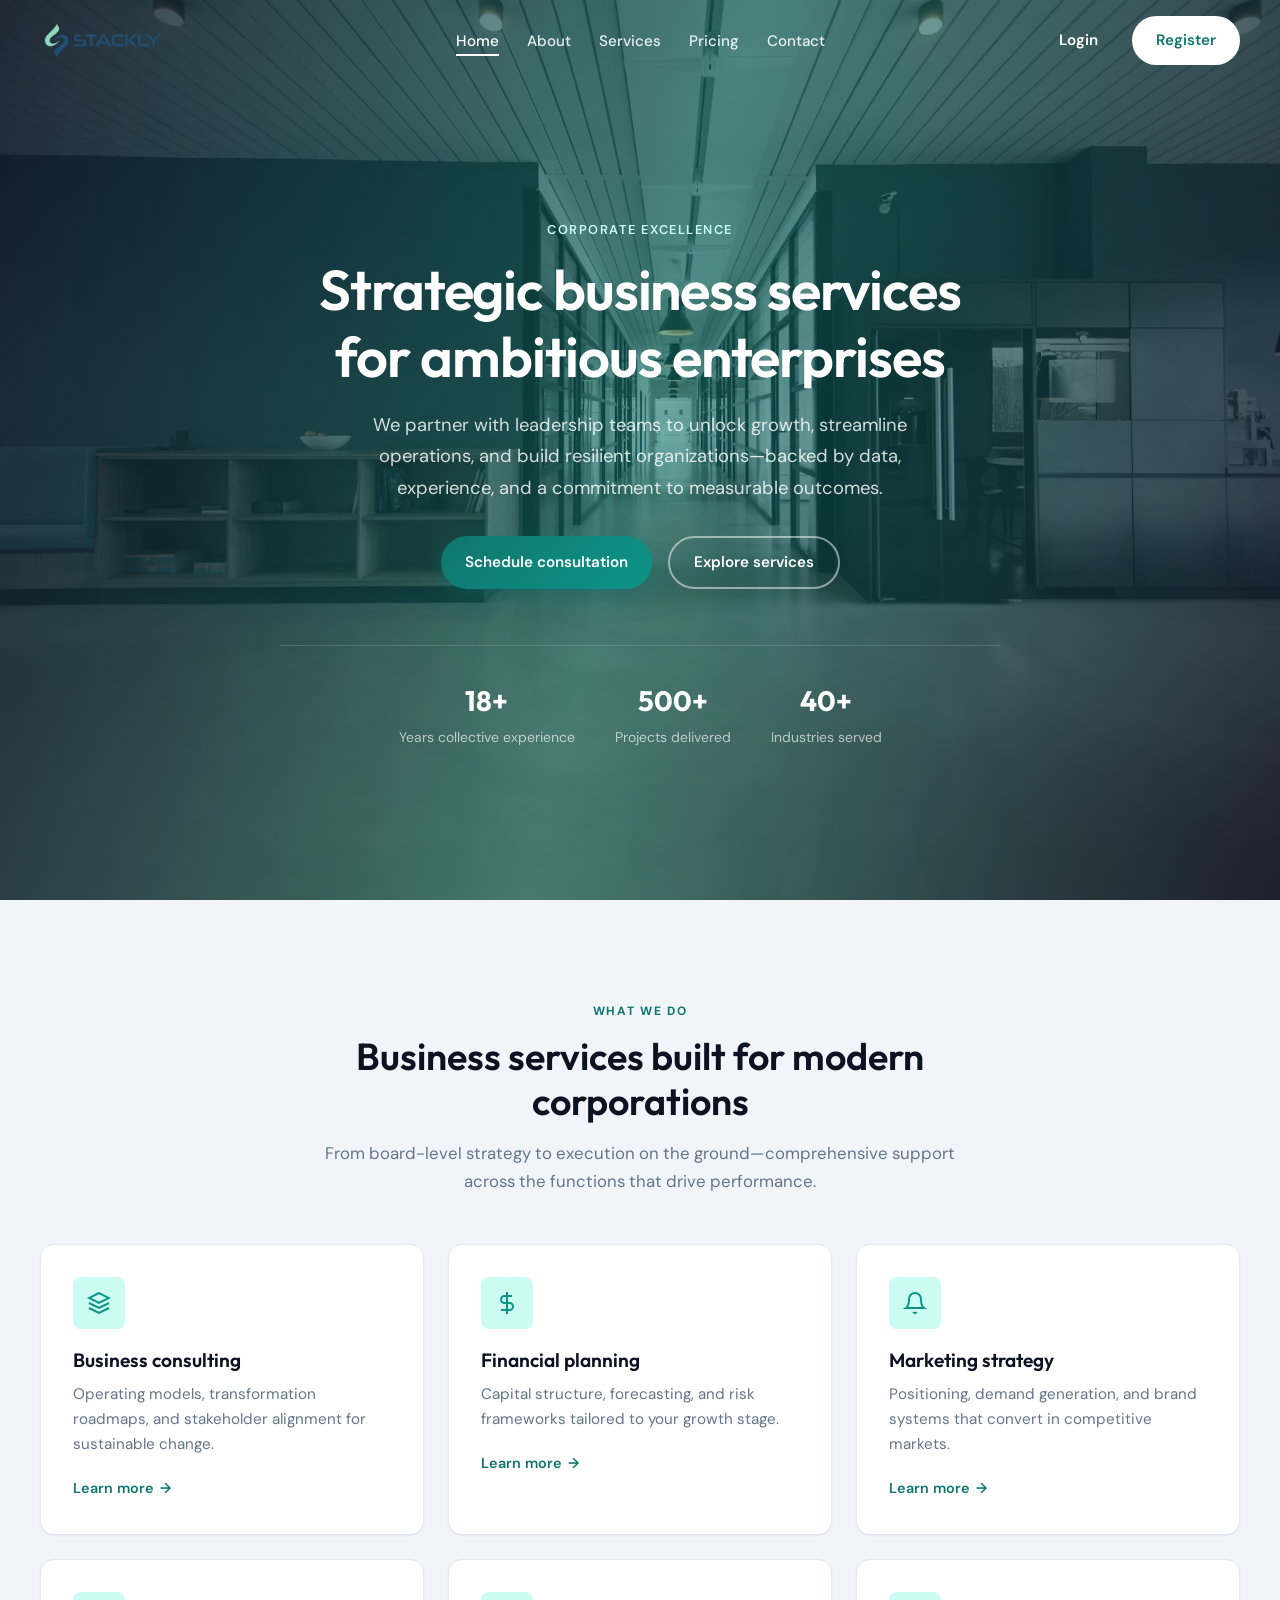
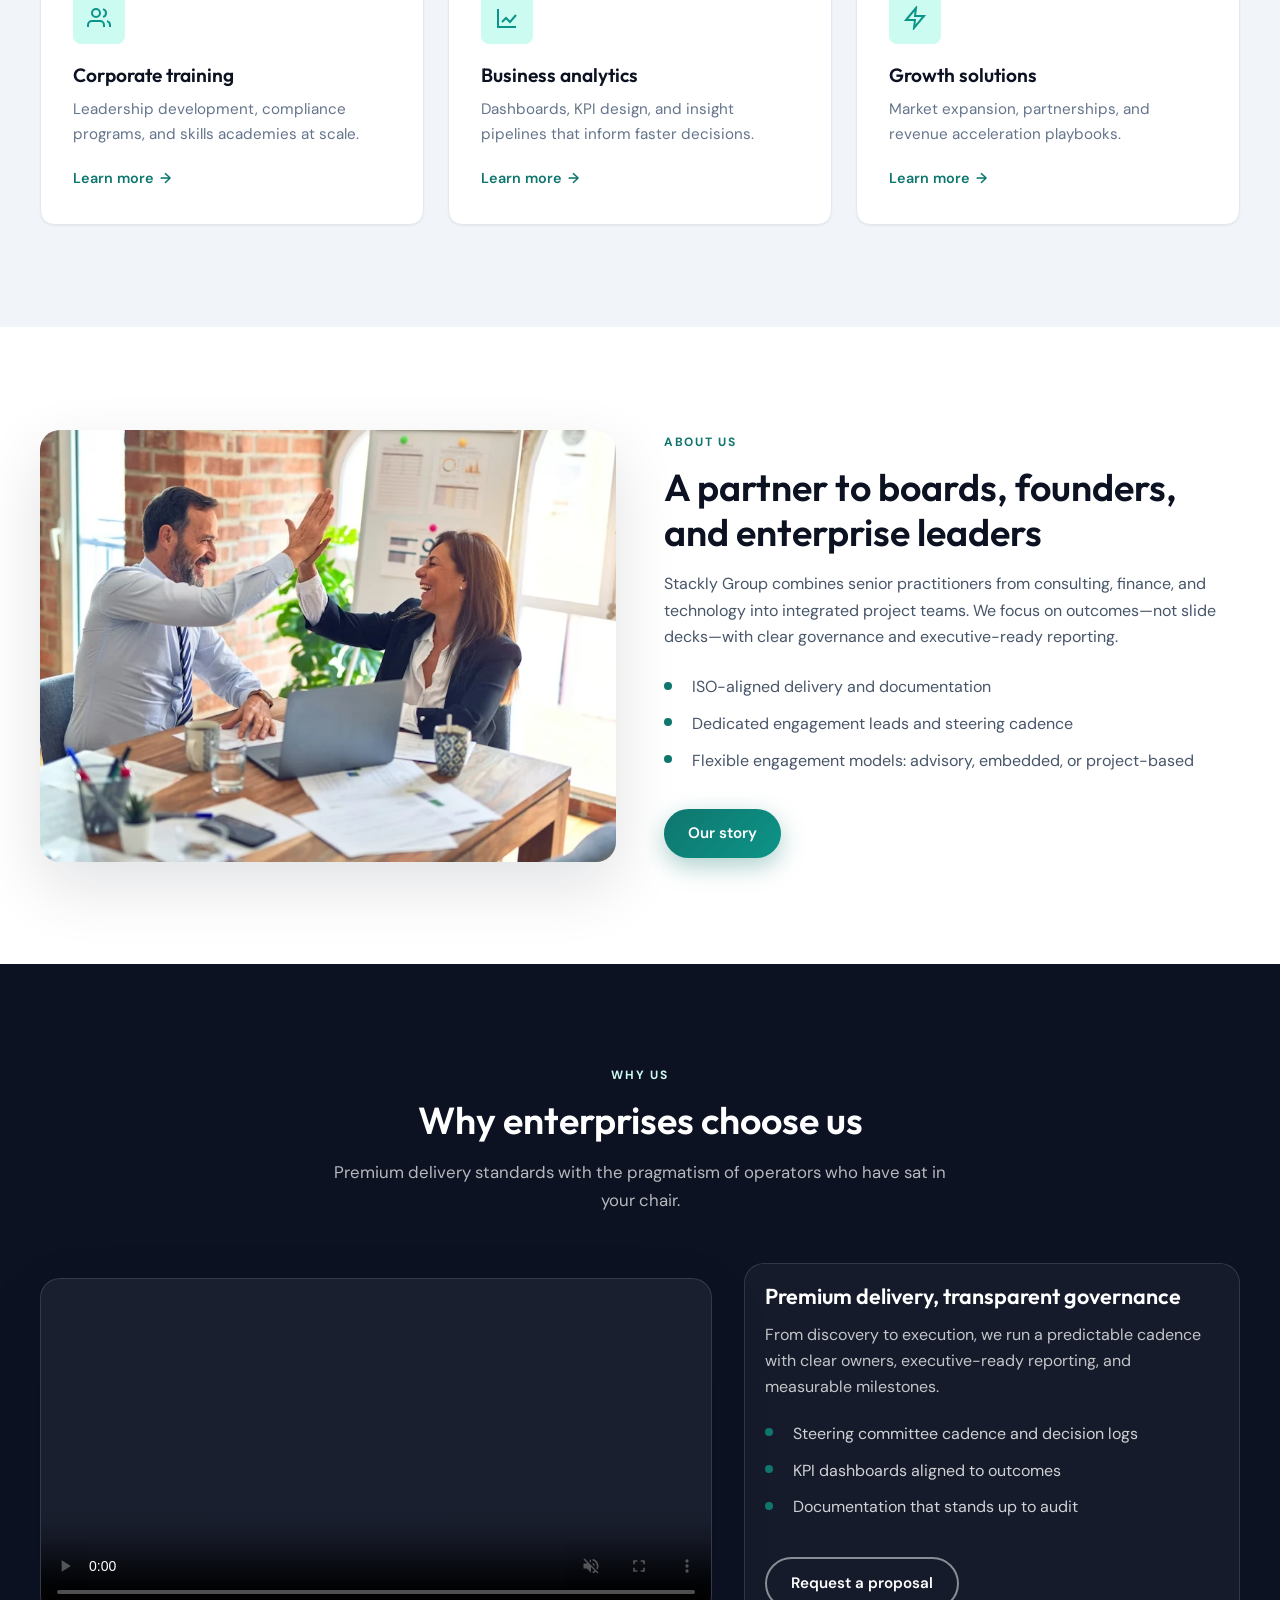
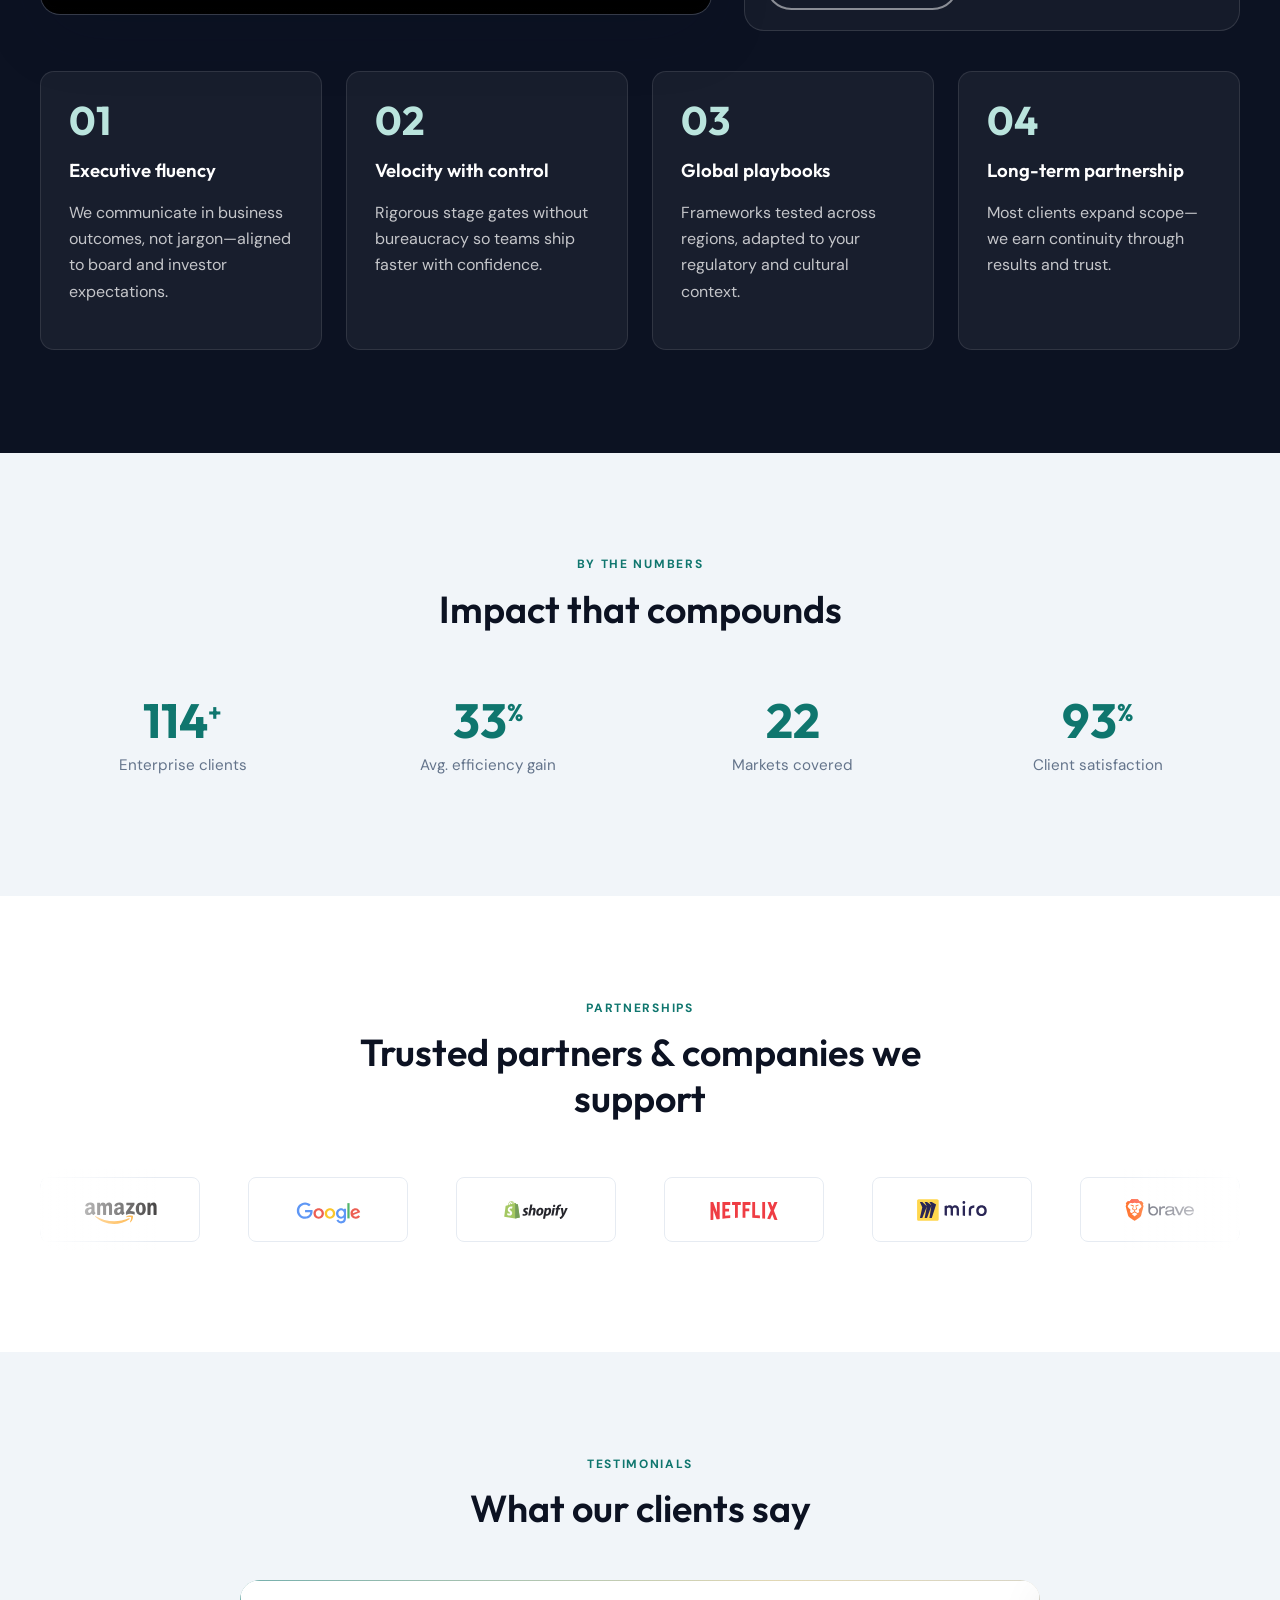
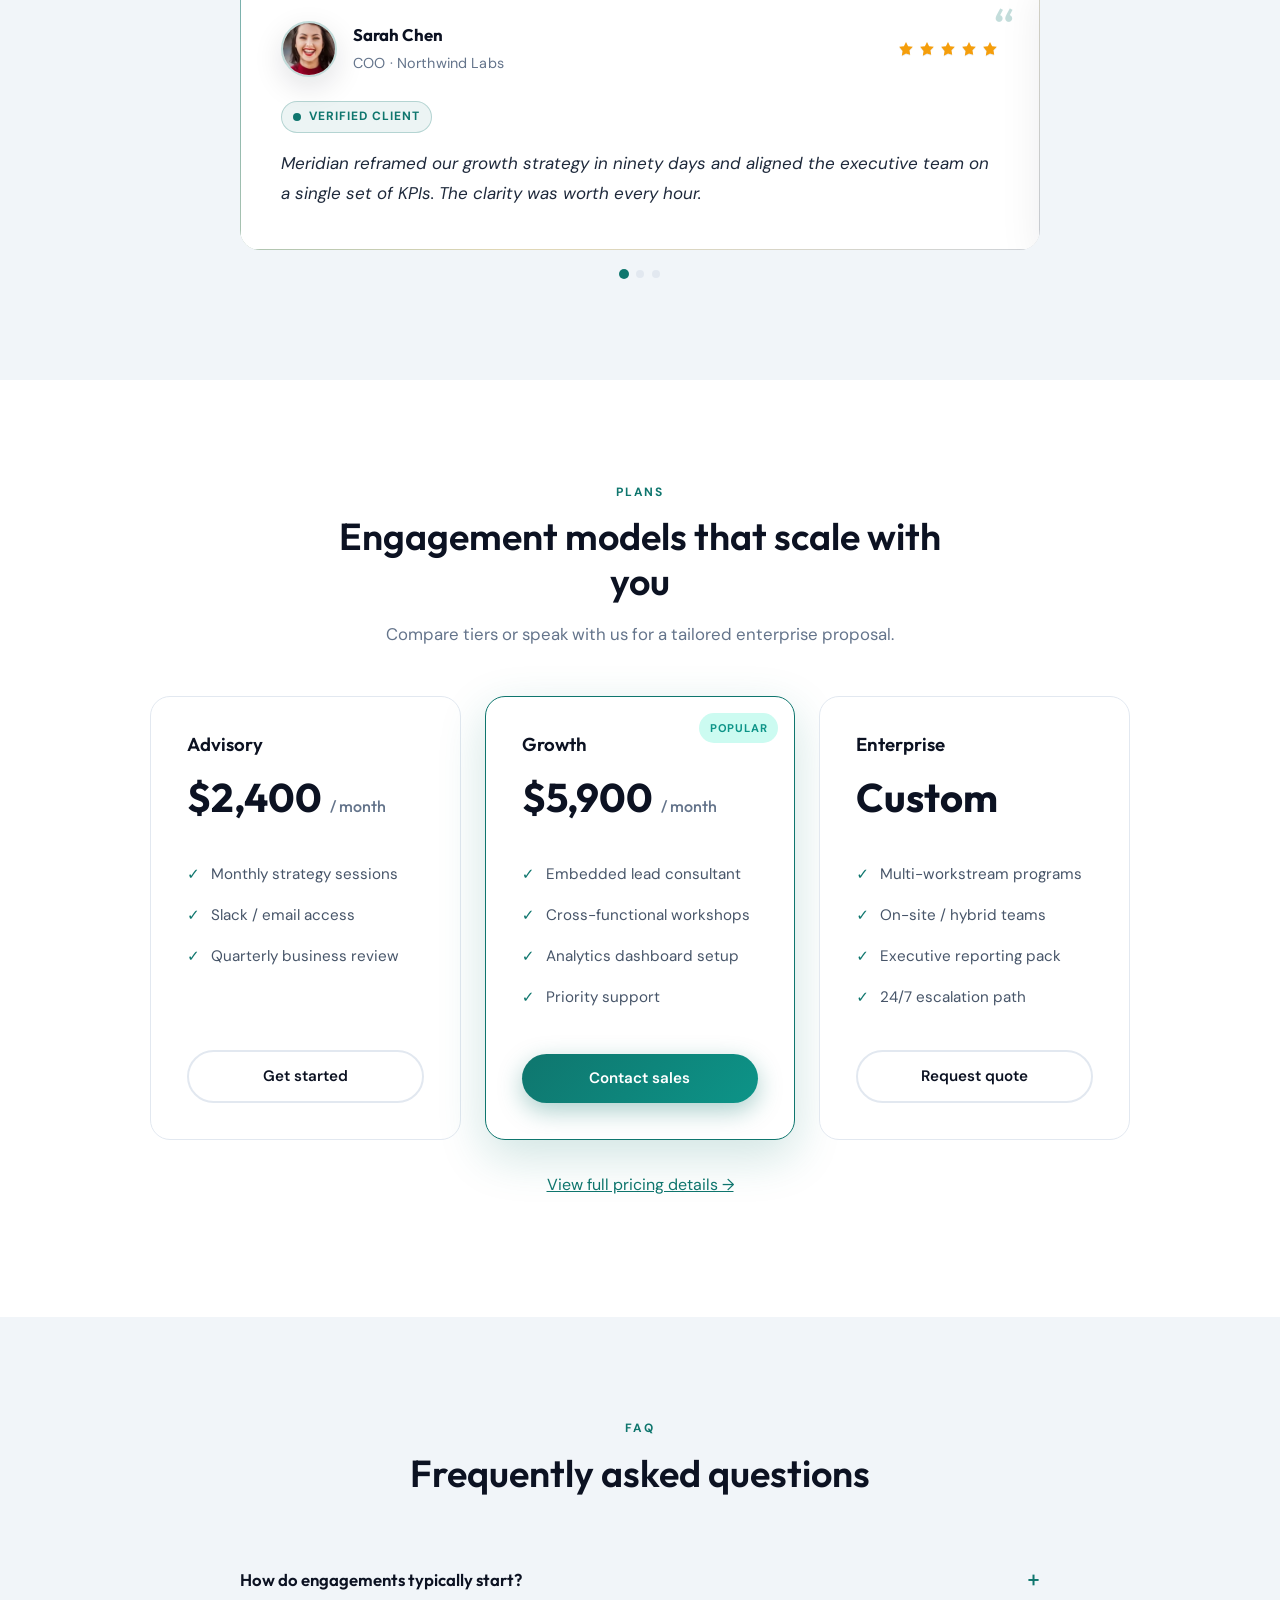
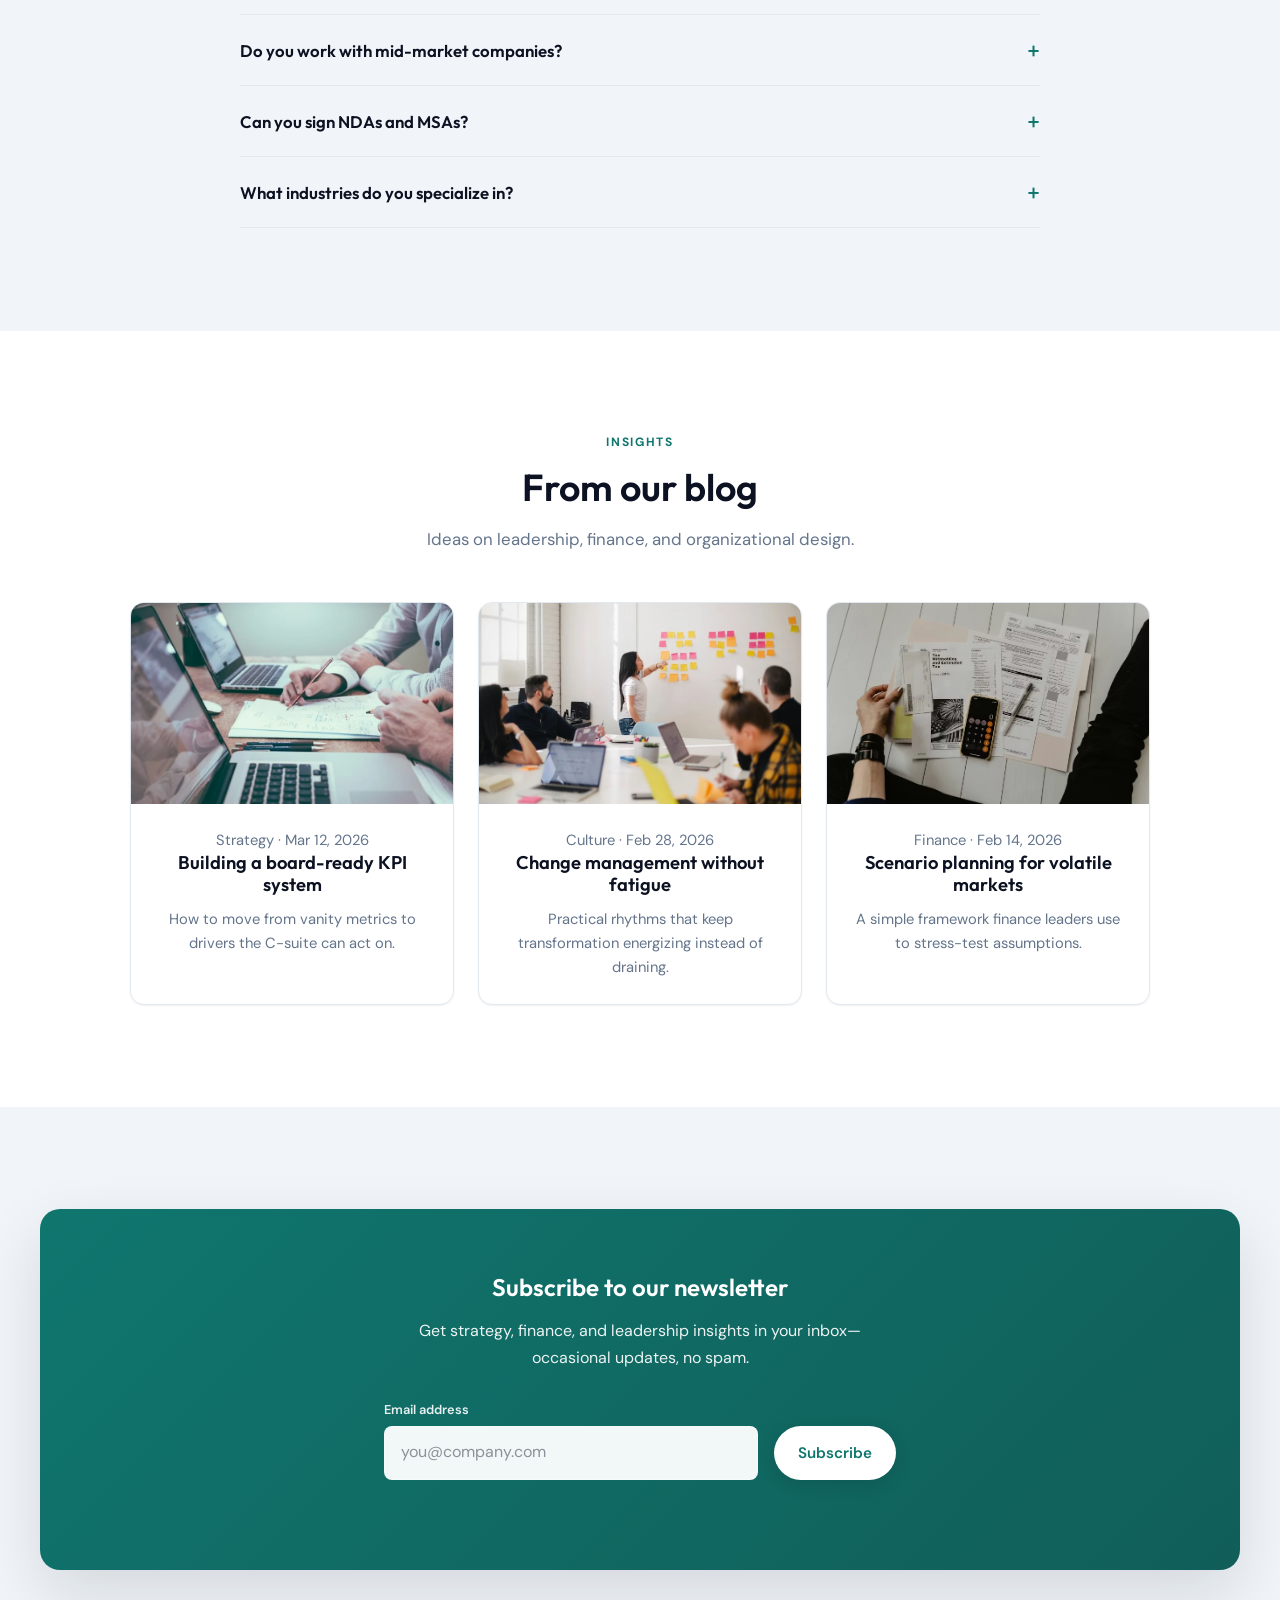
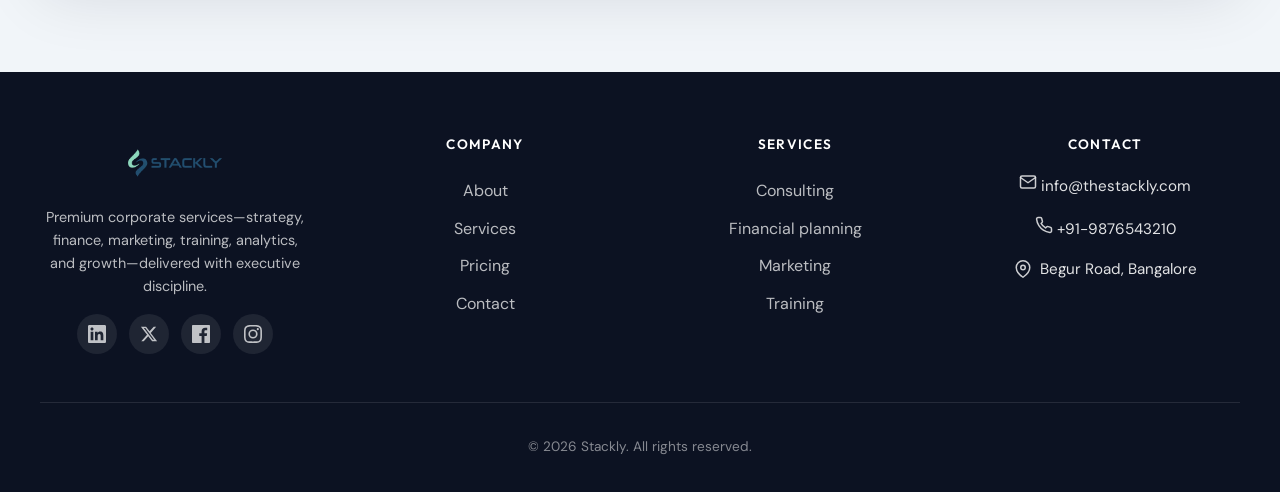
==== commit e3b8b464: "preloader added on homepage" ====
--- a/index.html
+++ b/index.html
@@ -13,6 +13,13 @@
   <link rel="stylesheet" href="https://cdn.jsdelivr.net/npm/aos@2.3.1/dist/aos.css">
 </head>
 <body class="page-home">
+   <div id="preloader" aria-hidden="true">
+    <div class="preloader__inner">
+      <img class="preloader__logo" src="images/stackly-logo.webp" alt="Stackly" width="200" />
+      <div class="preloader__spinner"></div>
+    </div>
+  </div>
+
   <header class="site-header" id="site-header" data-header>
     <div class="container site-header__inner">
       <a class="logo" href="index.html" aria-label="Home">
--- a/css/style.css
+++ b/css/style.css
@@ -1,3 +1,45 @@
+
+#preloader {
+  position: fixed;
+  inset: 0;
+  z-index: 9999;
+  display: flex;
+  align-items: center;
+  justify-content: center;
+  background: #ffffff;
+  transition: opacity 0.5s ease, visibility 0.5s ease;
+}
+
+#preloader.preloader--hide {
+  opacity: 0;
+  visibility: hidden;
+  pointer-events: none;
+}
+
+.preloader__inner {
+  display: flex;
+  flex-direction: column;
+  align-items: center;
+  gap: 24px;
+}
+
+.preloader__logo {
+  max-width: 200px;
+  height: auto;
+}
+
+.preloader__spinner {
+  width: 40px;
+  height: 40px;
+  border: 3px solid #e8f2fb;
+  border-top-color: #1e6bb8;
+  border-radius: 50%;
+  animation: preloader-spin 0.8s linear infinite;
+}
+
+@keyframes preloader-spin {
+  to { transform: rotate(360deg); }
+}
 
 :root {
   --color-ink: #0c1222;
